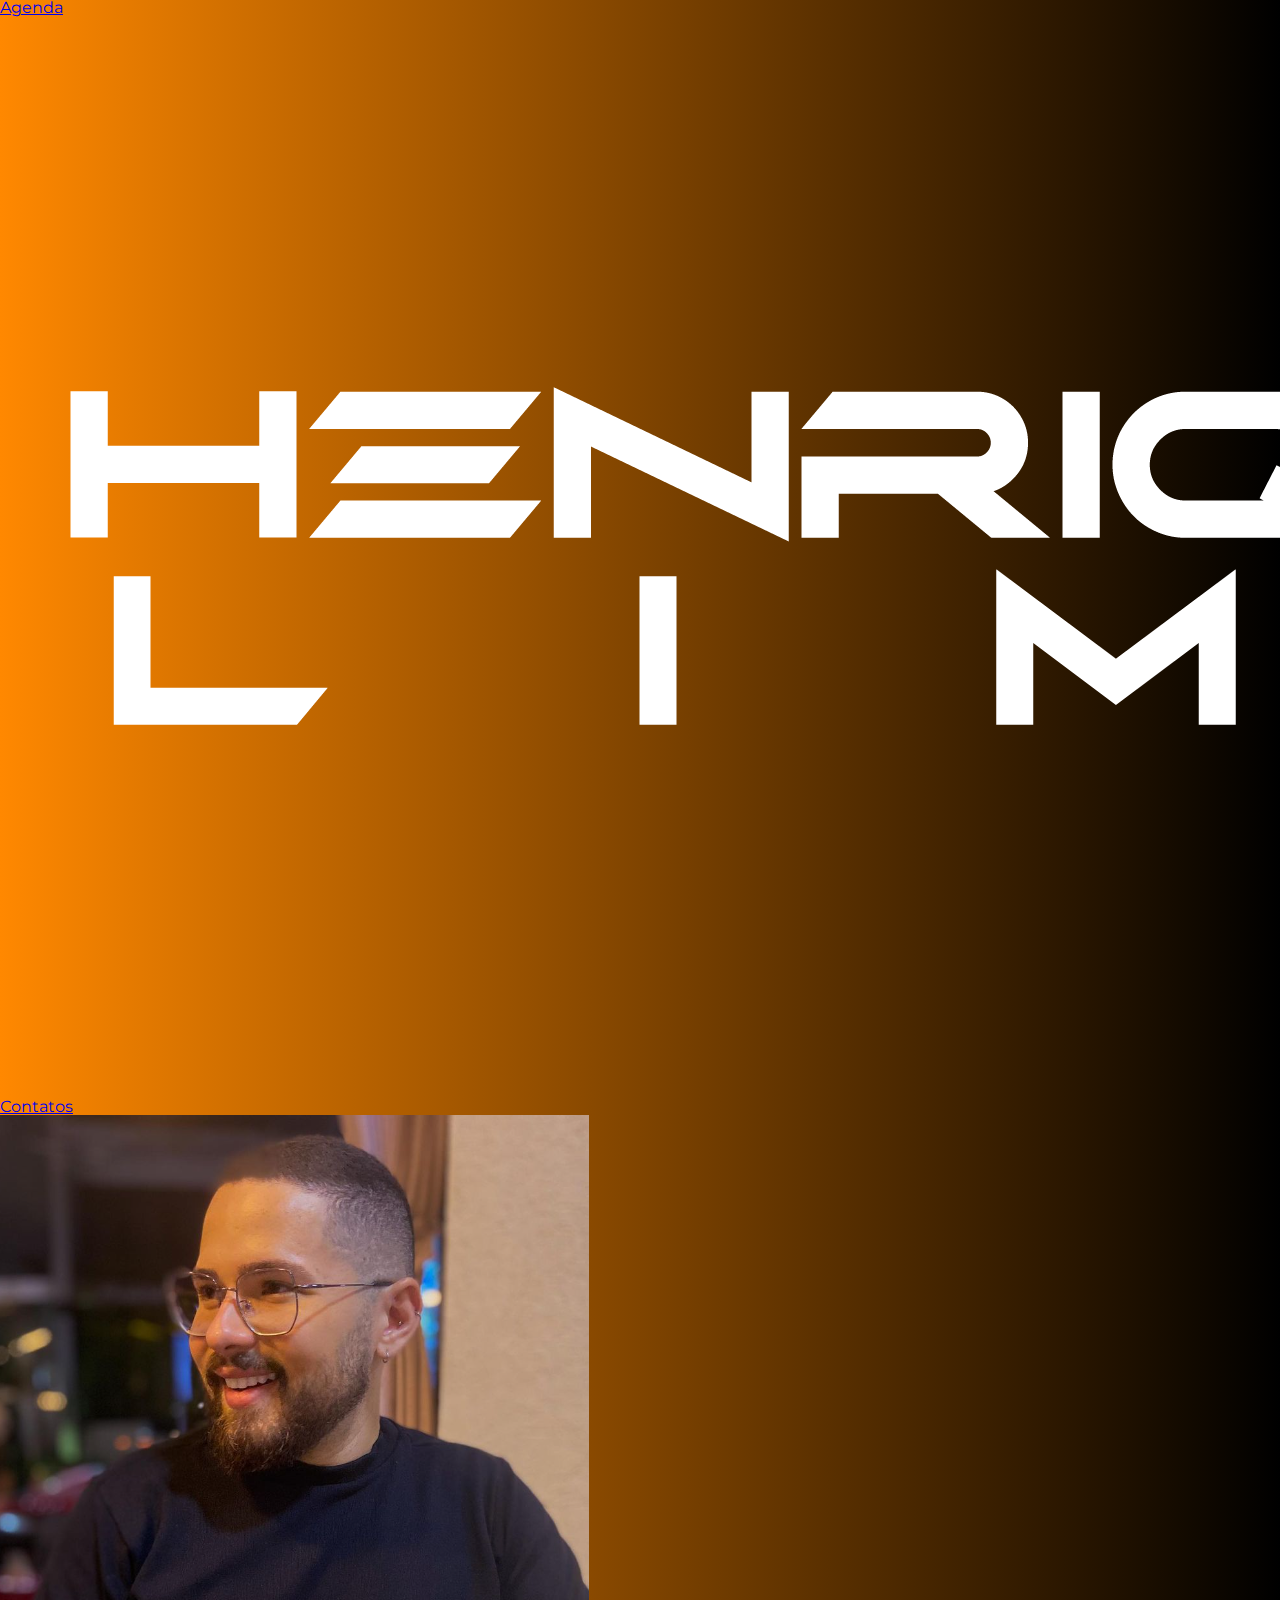
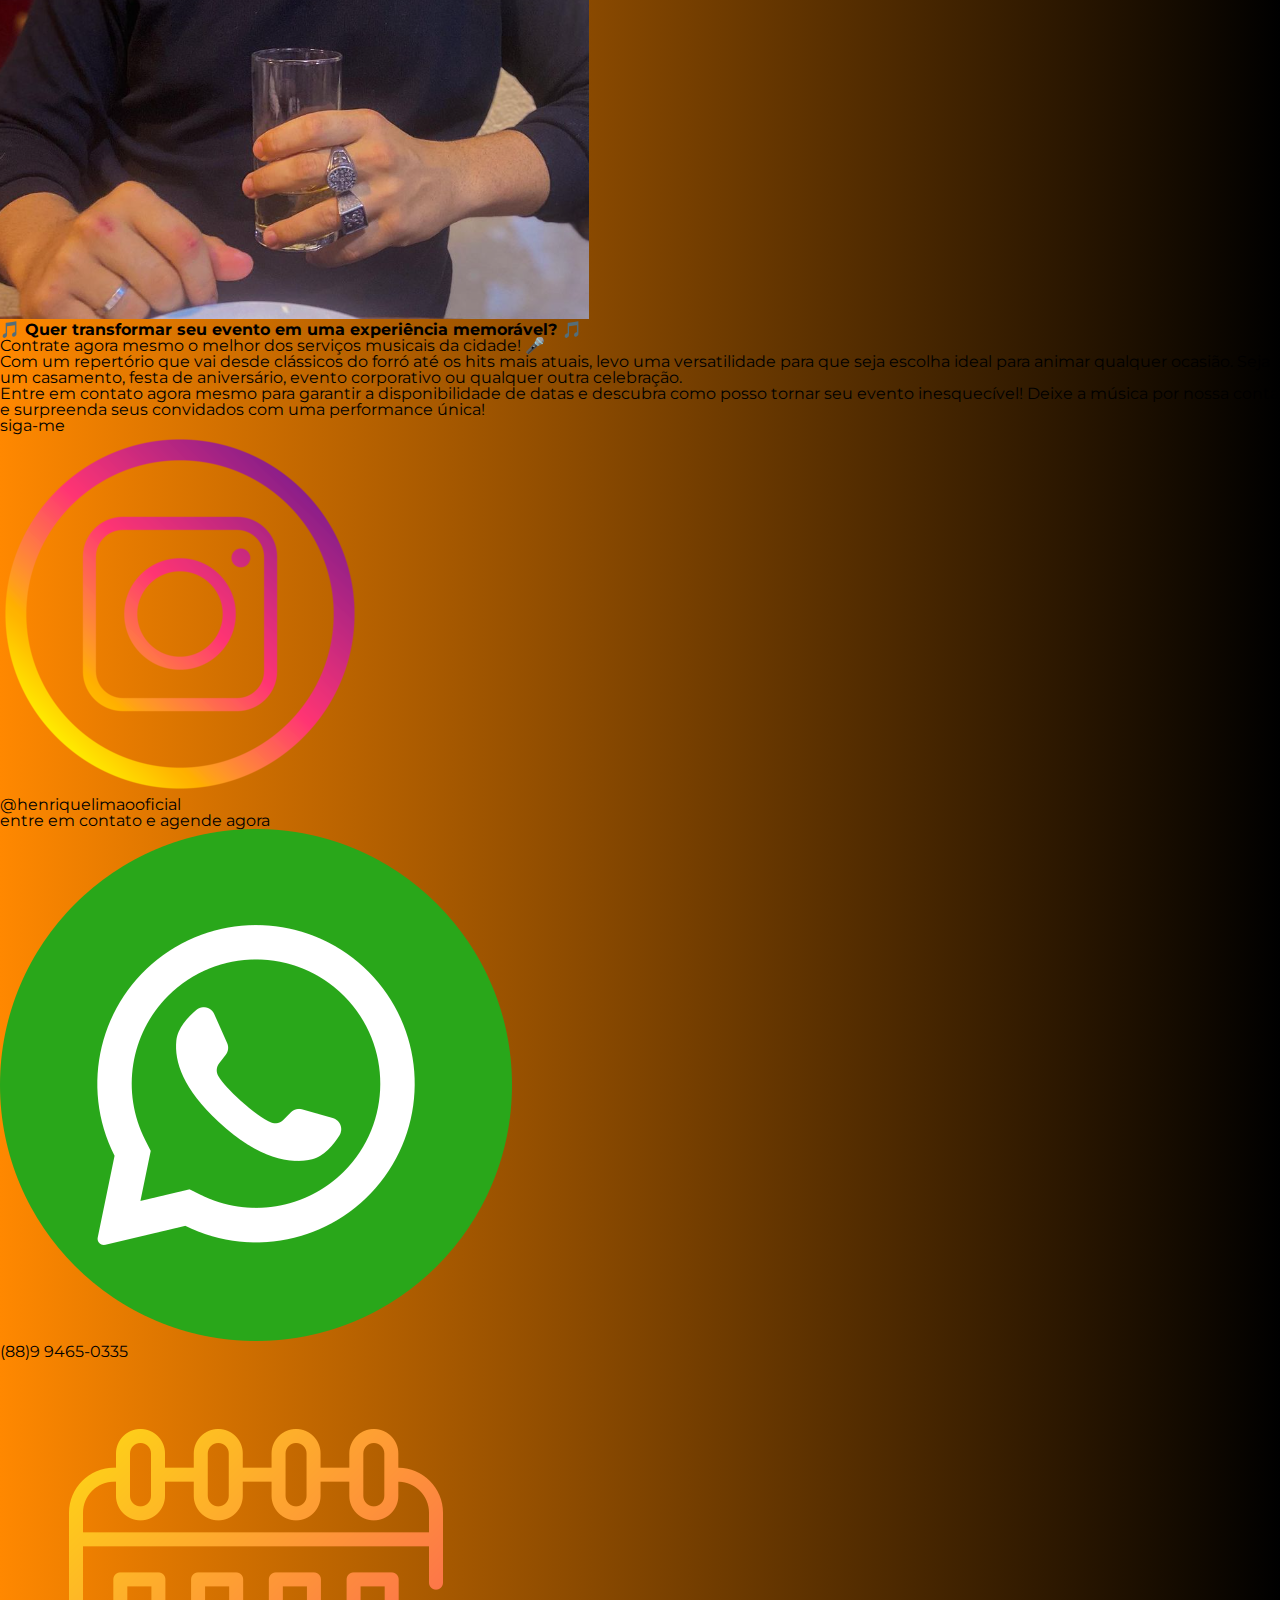
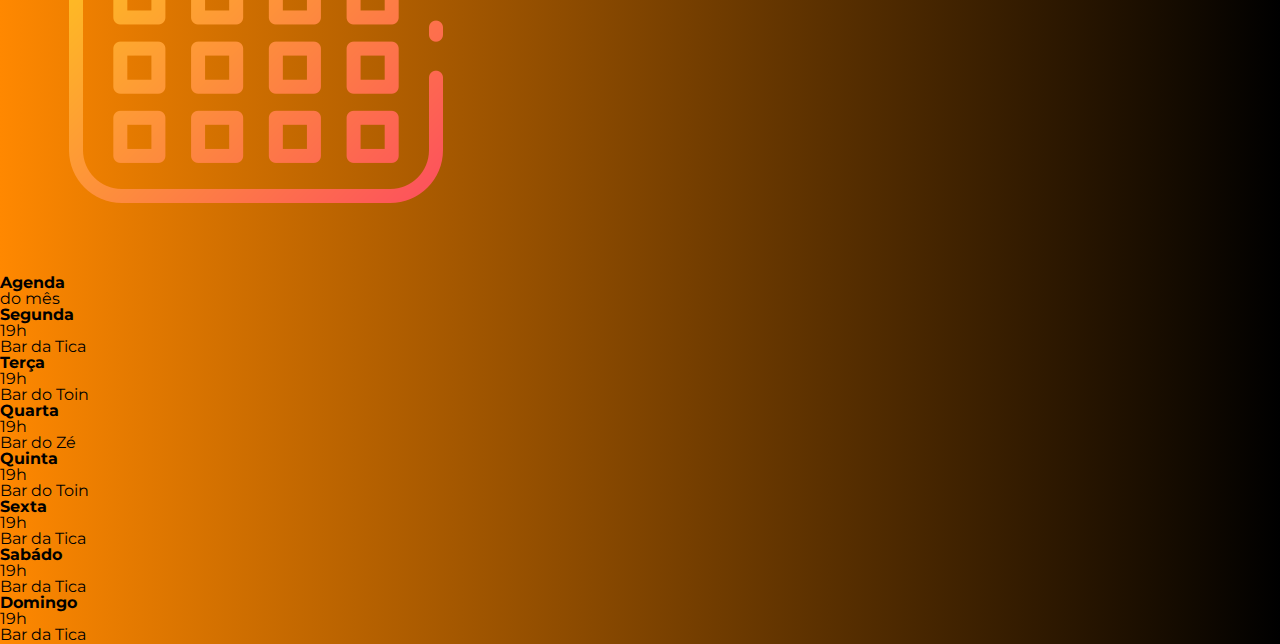
==== index.html @ 2bab7d2d "[fix] butões update" ====
<!DOCTYPE html>
<html lang="pt-br">
<head>
    <meta charset="UTF-8">
    <meta name="viewport" content="width=device-width, initial-scale=1.0">
    <link rel="stylesheet" href="src/styles/reset.css">
    <link rel="stylesheet" href="src/styles/style.css">
    
    <title>Henrrique Lima</title>
</head>
<body>
    <header class="my-header">
         <div class="menu-header">
            <a class="botoes-header" href="#my-agenda">Agenda</a>
                 <img class="my-logo" src="src/assets/LOGO BRANCA.png" alt="Logo-marca">
                 <a class="botoes-header" href="#contact">Contatos</a>
         </div>
         <div>
            <img class="o-home" src="src/assets/henrrique.png" alt="foto-henrrique">
        </div>
    </header>

    <main class="my-main">

        <section id="contact" class="contatos">
            <div class="divulgacao">
                <h1>🎵 Quer transformar seu evento em uma experiência memorável? 🎵</h1>
                <p> Contrate agora mesmo o melhor dos serviços musicais da cidade! 🎤</p>
                <p>Com um repertório que vai desde clássicos do forró até os hits mais atuais, levo uma versatilidade para que seja escolha ideal para animar qualquer ocasião. Seja um casamento, festa de aniversário, evento corporativo ou qualquer outra celebração.</p>
                <p>Entre em contato agora mesmo para garantir a disponibilidade de datas e descubra como posso tornar seu evento inesquecível!
                
                Deixe a música por nossa conta e surpreenda seus convidados com uma performance única! </p>
            </div>
            <div class="redes">
                <div class="box-insta">
                    <p>siga-me</p>
                    <div class="insta">
                        <a href="https://www.instagram.com/henriquelimaooficial/">
                            <img src="src/assets/instagram.png" alt="instagram">
                        </a>
                        <p>@henriquelimaooficial</p>
                    </div>
                </div>
                <div class="box-wpp">
                    <p>entre em contato e agende agora</p>
                    <div class="wpp">
                        <a href="https://wa.me/+5588994650335">
                            <img src="src/assets/wpp.png" alt="whatsapp" >
                        </a>
                    </div>
                    <p>(88)9 9465-0335</p>
                </div>
            </div>

    </section>

        <section id="my-agenda" class="agenda">
            <div class="top-description">
                <img class="calendario" src="src/assets/calendario.png" alt="calendario">
                <div class="text">
                    <h2 class="agnd">Agenda</h2>
                    <p class="do-mes">do mês</p>
                </div>
            </div>
            <div class="datas">
                <div class="dias-da-semana">
                    <h4 class="day">Segunda</h4>
                    <div class="dia">
                        
                        <div class="box-data">
                            <p class="horario">19h</p>
                            <p class="local">Bar da Tica</p>
                        </div>
                    </div>
                      <h4 class="day">Terça</h4>
                    <div class="dia">
                      
                        <div class="box-data">
                            <p class="horario">19h</p>
                            <p class="local">Bar do Toin</p>
                        </div>
                    </div>
                     <h4 class="day">Quarta</h4>
                    <div class= "dia">
                       
                        <div class="box-data">
                            <p class="horario">19h</p>
                            <p class="local">Bar do Zé</p>
                        </div>
                    </div>
                     <h4 class="day">Quinta</h4>
                    <div class="dia">                        
                       
                        <div class="box-data">
                            <p class="horario">19h</p>
                            <p class="local">Bar do Toin</p>
                        </div>
                    </div>
                      <h4 class="day">Sexta</h4>
                    <div class="dia">
                      
                        <div class="box-data">
                            <p class="horario">19h</p>
                            <p class="local">Bar da Tica</p>
                        </div>
                    </div>
                     <h4 class="day">Sabádo</h4>
                    <div class="dia">
                       
                        <div class="box-data">
                            <p class="horario">19h</p>
                            <p class="local">Bar da Tica</p>
                        </div>
                    </div>
                    <h4 class="day">Domingo</h4>
                    <div class="dia">
                        
                        <div class="box-data">
                            <p class="horario">19h</p>
                            <p class="local">Bar da Tica</p>
                        </div>
                    </div>
                </div>
            </div>

        </section>

        
    </main>
</body>
</html>
---- src/styles/style.css ----
@import url('https://fonts.googleapis.com/css2?family=Josefin+Sans:ital,wght@0,100..700;1,100..700&family=Montserrat:ital,wght@0,100..900;1,100..900&display=swap');
@import url('https://fonts.googleapis.com/css2?family=Rouge+Script&display=swap');

:root{
    --principal-text: "Montserrat", sans-serif;
}

body{
    background: linear-gradient(to right, #ff8800, #000);
    height: 100vh;
    flex-direction: column;
    justify-content: center;
    align-items: center;
    font-family: var(--principal-text);
    margin: 0;
    padding: 0px;
}

@media (max-width: 1200px){
    .my-header{
        display: flex;
        align-items: center;
        justify-content: center;
        flex-direction: column;
        margin-bottom: 130px;
    }

    .menu-header{
        display: flex;
        justify-self: center;
        align-items: center;
        margin-bottom: 90px;
    }

    .botoes-header{
        background-color: rgba(220, 146, 10, 0.589);
        border: #000;
        border-radius: 20px;
        width: 80px;
        height: 35px;
        display: flex;
        text-decoration: none;
        align-items: center;
        justify-content: center;
        font-size: 12px;
        font-weight: bold;
        color: #000;
    }

    .my-logo{
        display: flex;
        width: 150px;
        margin: 15px;
    }

    .o-home{
        width: 250px;
        border: orange;
        border-radius: 25px;
    }

    .my-main{
        display: flex;
        flex-direction: column;
        justify-content: center;
        align-items: center;
        margin: 0;
        padding: 0;
        position: absolute;
        width: 390px;
    }

    .contatos{
        margin-bottom: 850px;
    }

    .agenda{
        display: flex;
        margin: 20px;
        width: 390px;
        flex-direction: column;
        align-items: center;
        justify-content: center;
        margin-top: 110px;
    }

    .top-description{
        display: flex;
        margin-bottom: 70px;
    }

    .top-description > *{
        margin: 5px;
    }

    .calendario{
        width: 40px;
        transform: rotate(-12deg);
    }

    .text p{
        font-family: "Rouge Script", cursive;
        color: orange;
        margin-left: 15px;
        font-size: 45px;
    }

    .text h2{
        font-size: 35px;
        color: orange;
    }

    .dias-da-semana{
        display: flex;
        width: 390px;
        justify-content: center;
        flex-direction: column;
        align-items: center;
    }

    .day{
        margin-right: 215px;
        background: linear-gradient(to right, rgba(255, 255, 255, 0.952), #ff6600);
        -webkit-background-clip: text;
        color: transparent;
        font-weight: bold;
    }

    .dia{
        display: flex;
        align-items: center;
        justify-content: center;
        background-color: rgba(222, 184, 135, 0.015);
        border-radius: 25px;
        box-shadow: 0px 3px 3px 2px #000;
        margin: 17px;
        font-weight: bold;
    }

    .dia p {
        text-align: center;
    }

    .box-data{
        display: flex;
        justify-content: center;
        align-items: center;
        width: 350px;
        background: linear-gradient(to right, #ff6600, rgba(255, 255, 255, 0.749));
        -webkit-background-clip: text;
        color: transparent;
        font-weight: bold;
    }

    .horario, .local{
        margin: 8px;
    }

    .contatos{
        margin: 25px;
    }

    .divulgacao > *{
        margin-bottom: 17px;
    }

    .divulgacao{
        display: flex;
        justify-content: center;
        flex-direction: column;
        align-items: center;
        text-align: center;
        line-height: 1.5;
        background: linear-gradient(to right, white, #ff6600);
        -webkit-background-clip: text;
        color: transparent;
        font-weight: bold;
    }

    .divulgacao h1{
        width: 390px
    }

    .divulgacao p{
        font-size: 10px;
        width: 230px;
    }

    .redes{
        display: flex;
        flex-direction: column;
        align-items: center;
        justify-content: center;
        margin: 25px;
    }


    .redes img{
        width: 25px;
    }

    .sociais, .de-contato{
        margin: 15px;
    }

    .box-insta, .box-wpp{
        display: flex;
        flex-direction: column;
        align-items: center;
        justify-content: center;
        text-align: center;
        font-size: 12px;
        line-height: 1.5;
        margin: 25px;
    }

    .box-wpp, .box-insta p{
        color: white;
        
    }

    .insta, .wpp{
        margin: 12px;
    }

    .insta p{
        color: rgba(255, 255, 255, 0.39);
    }

}
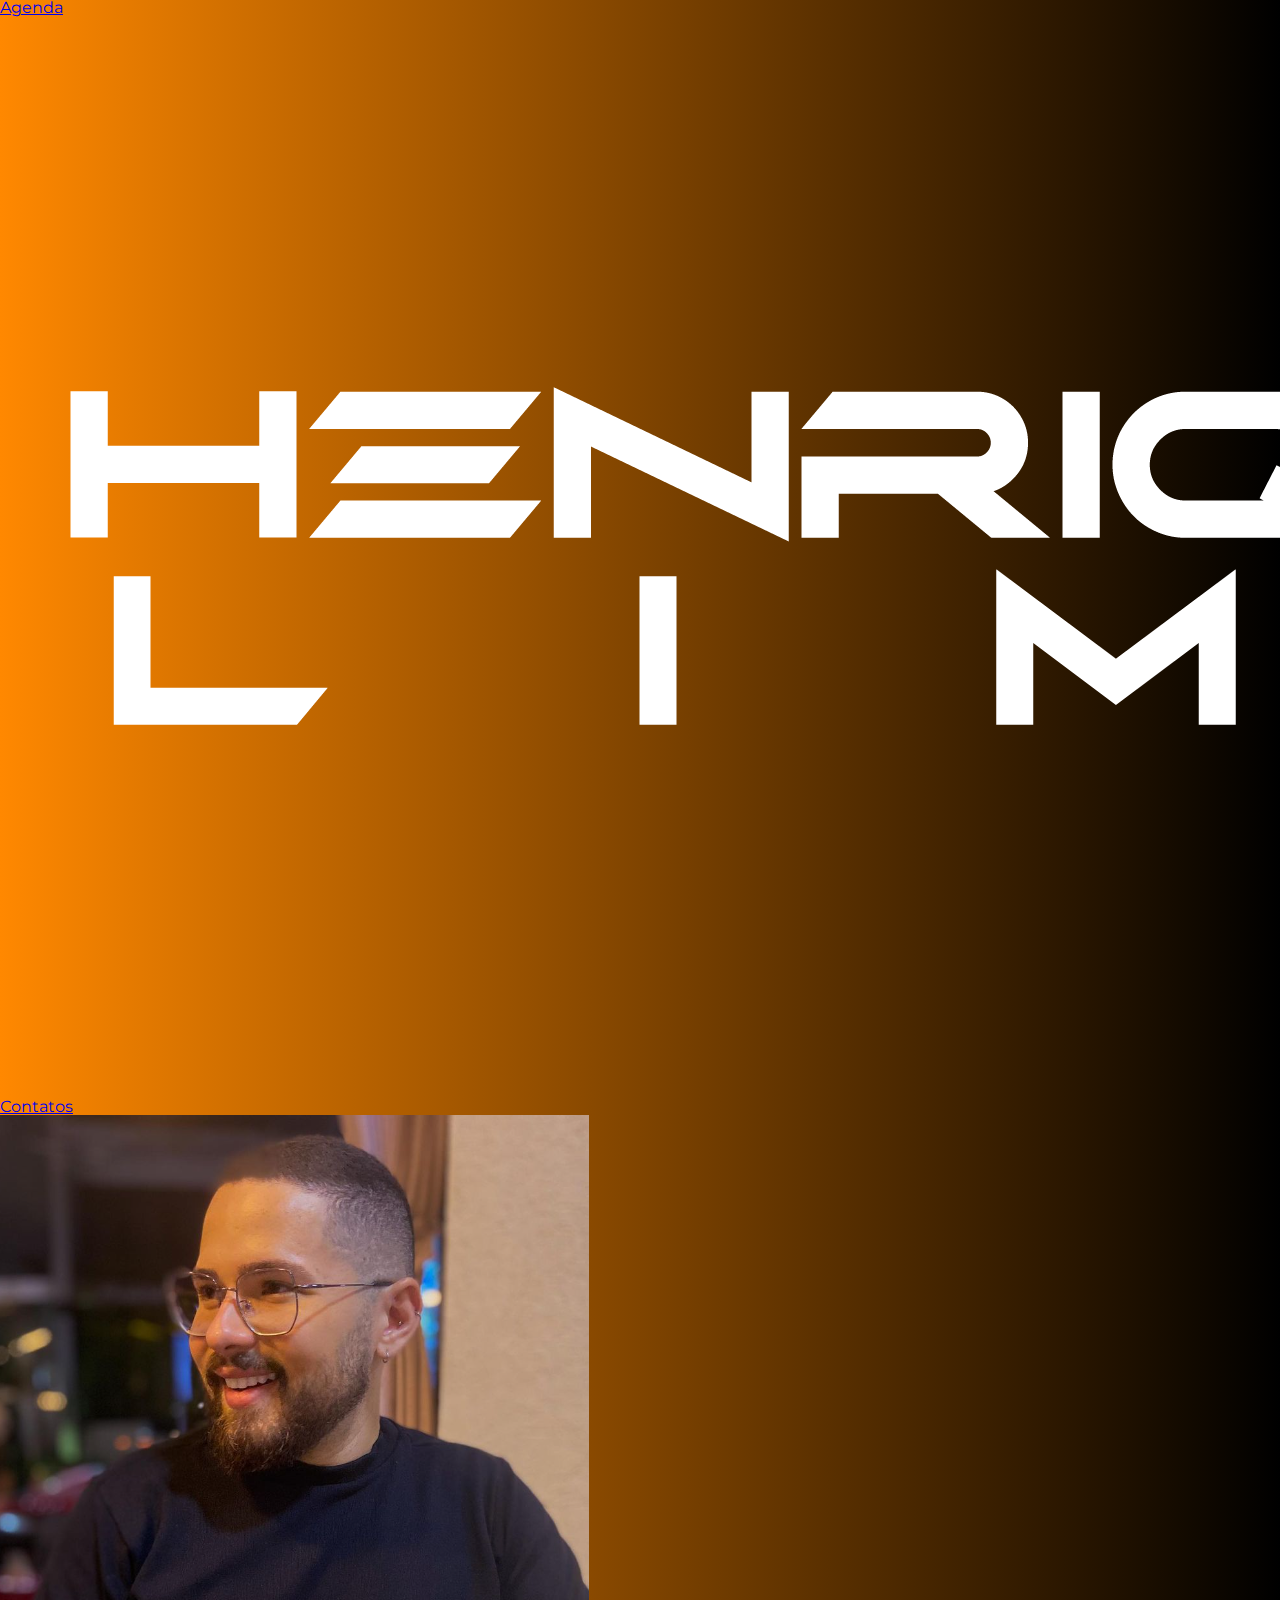
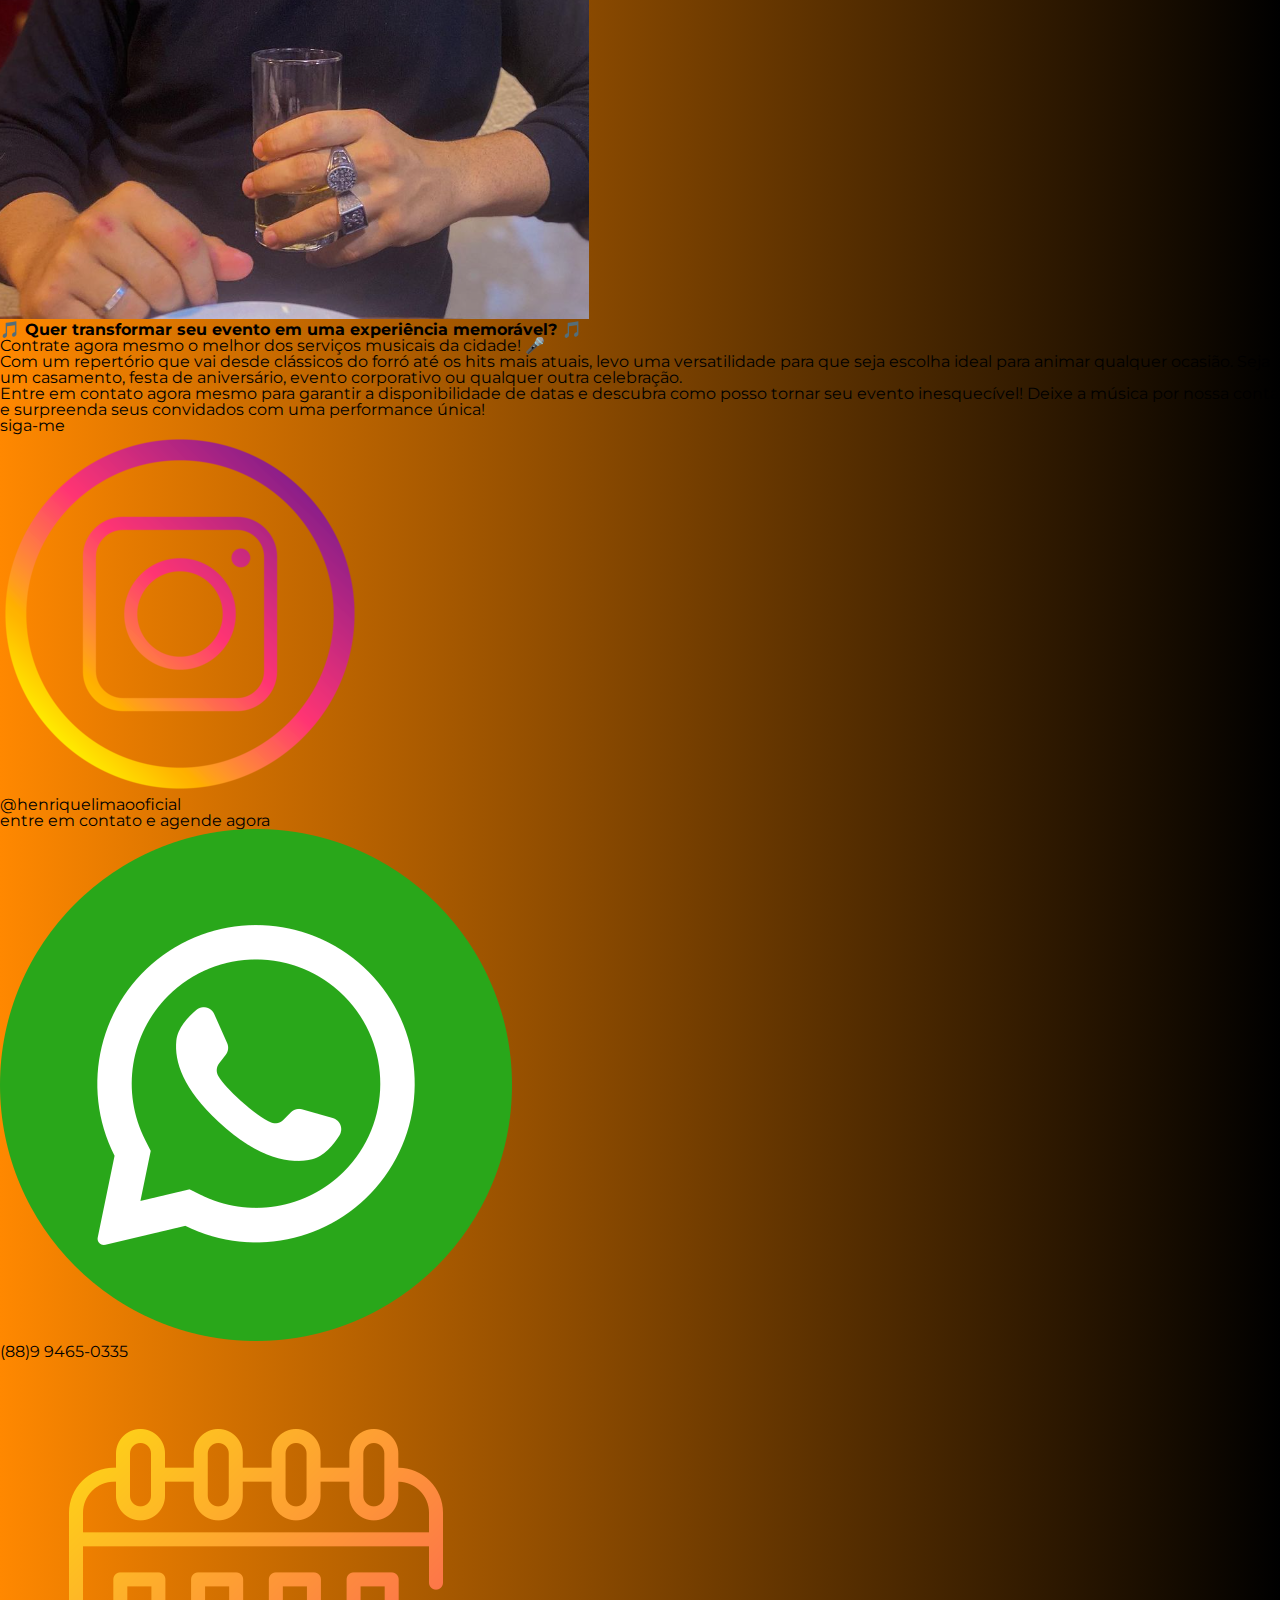
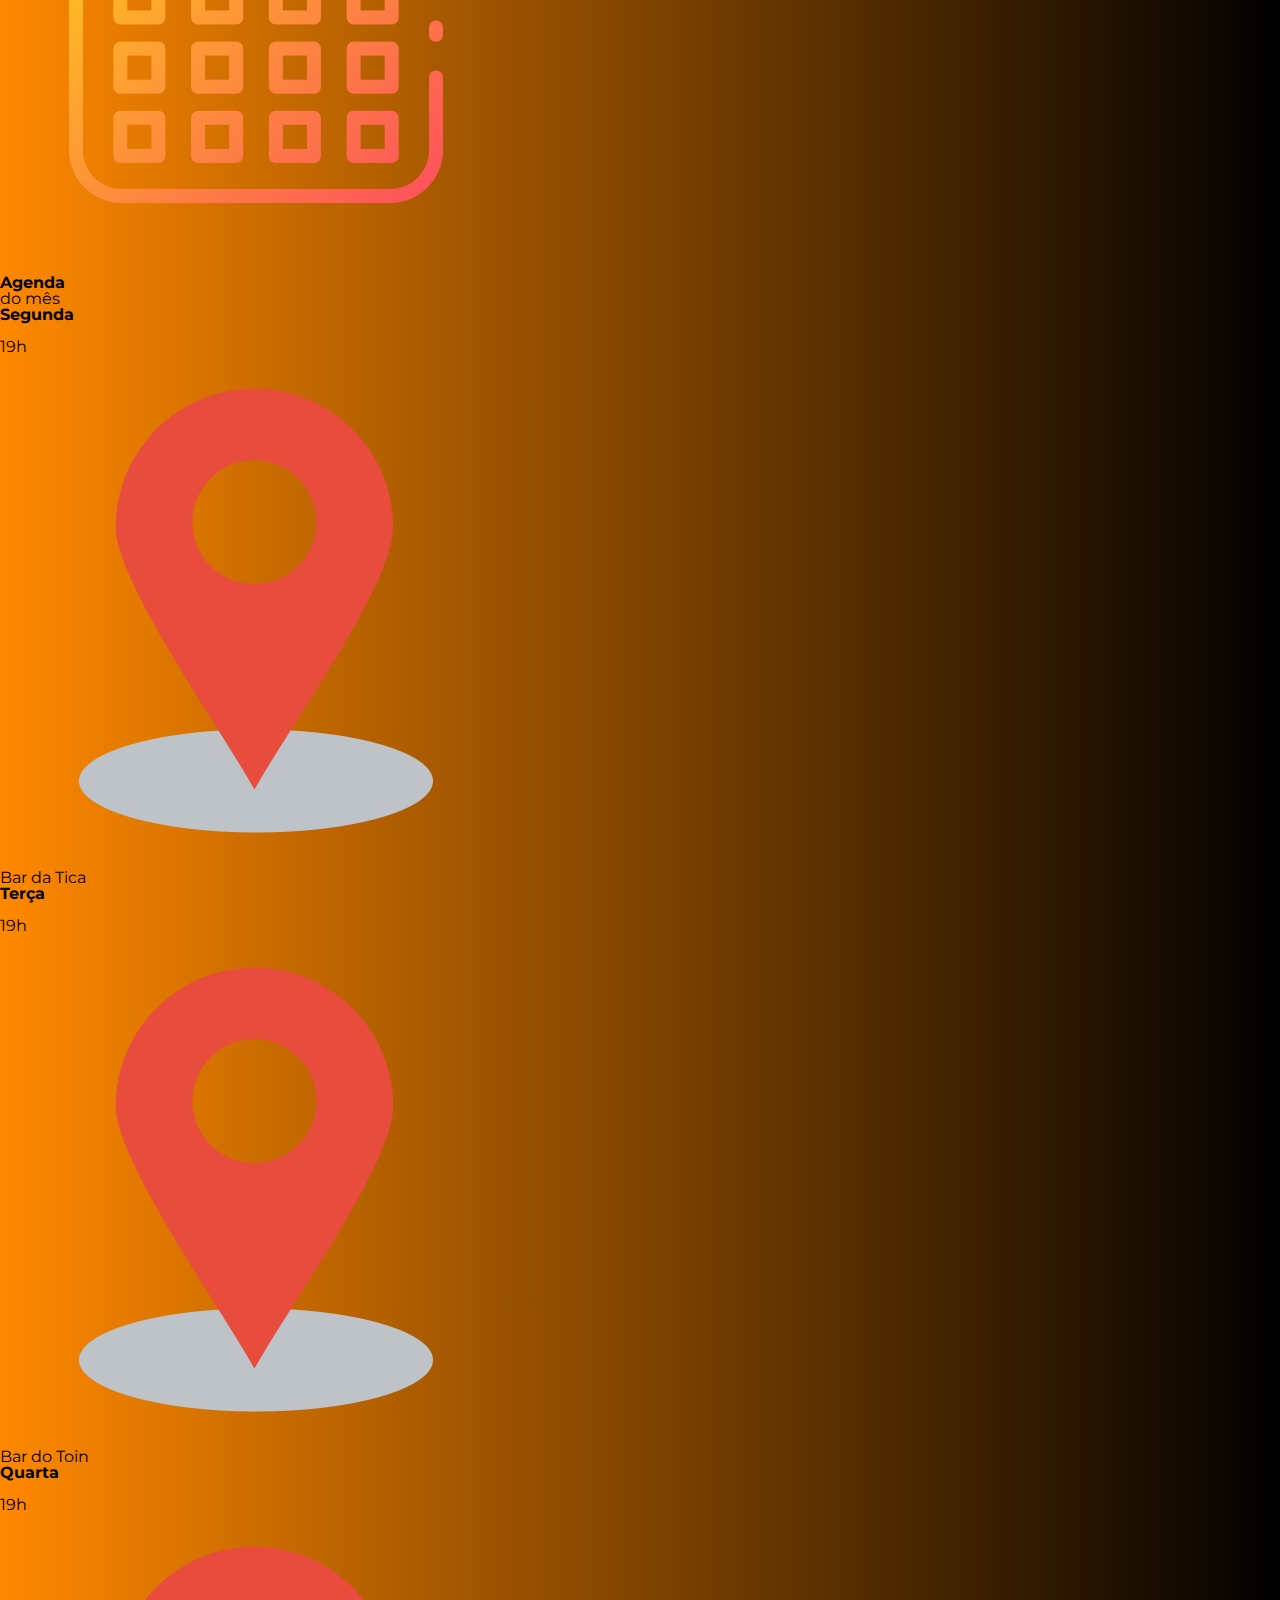
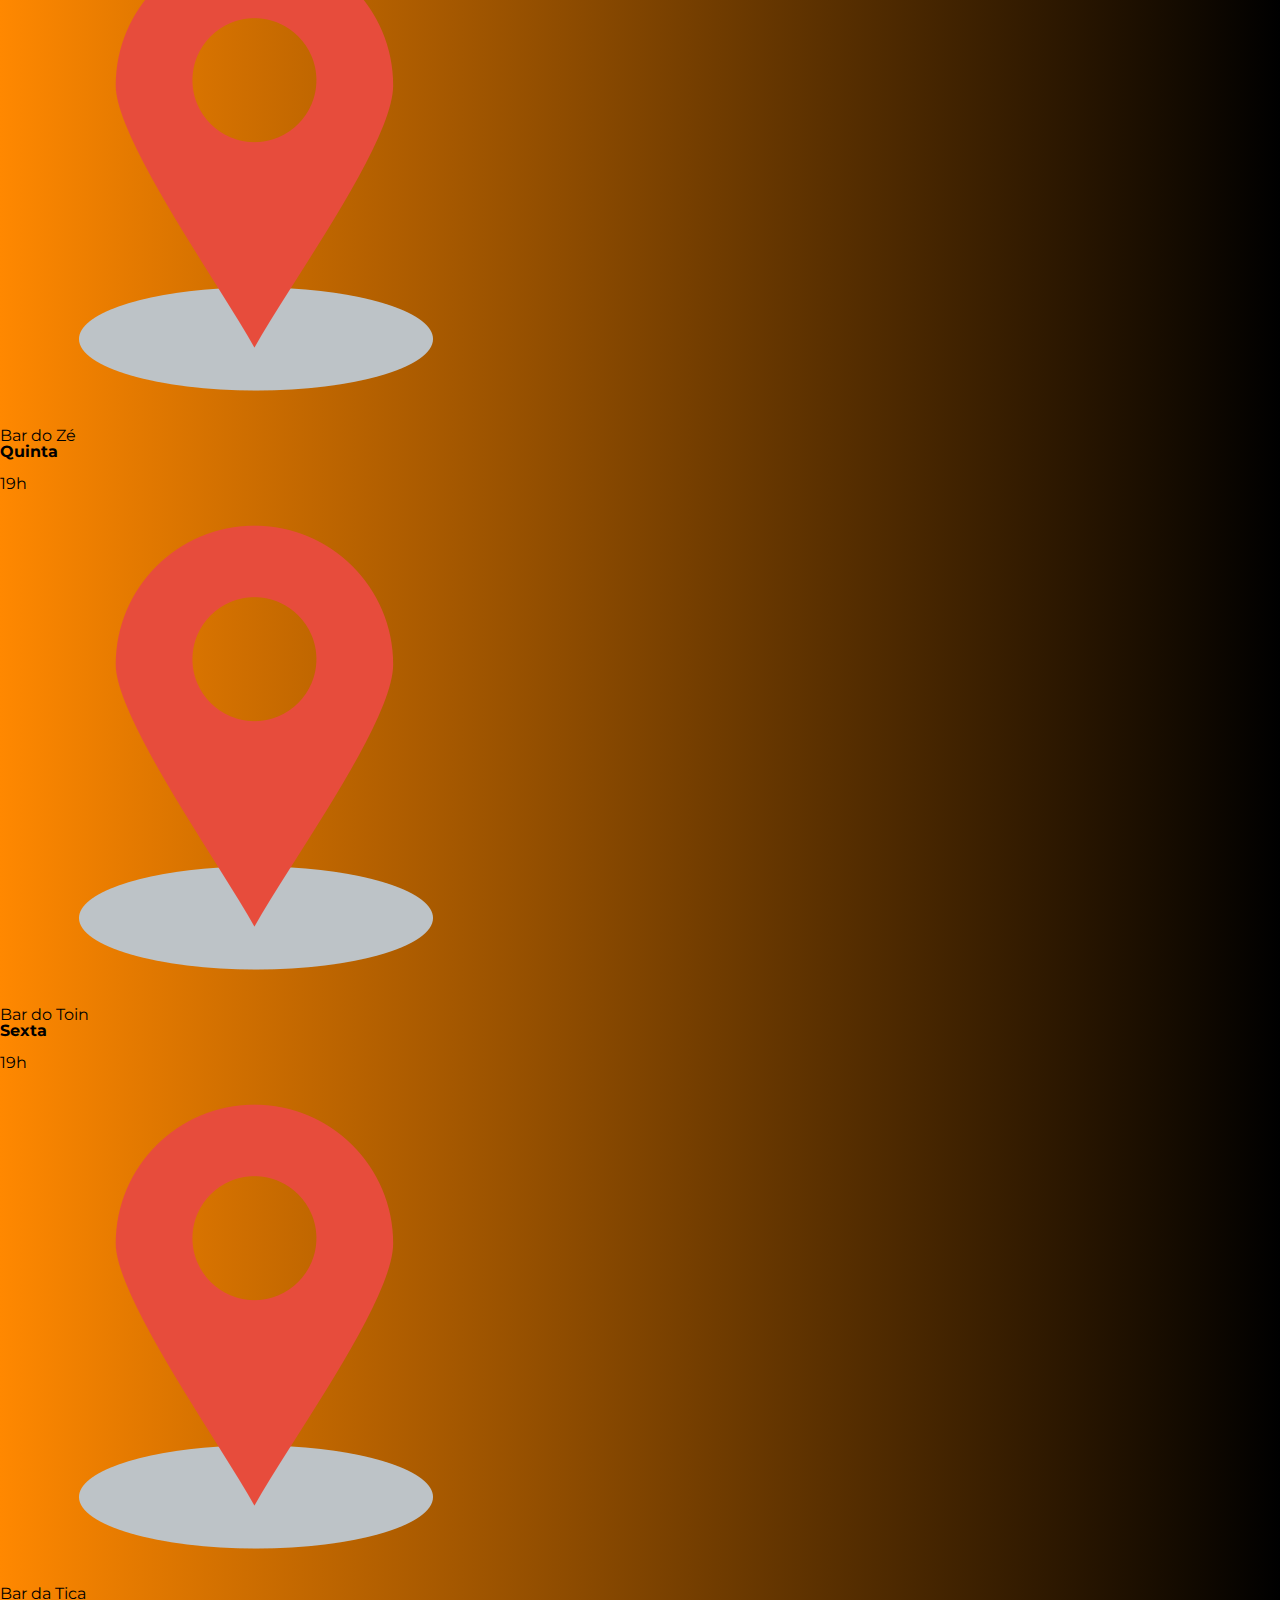
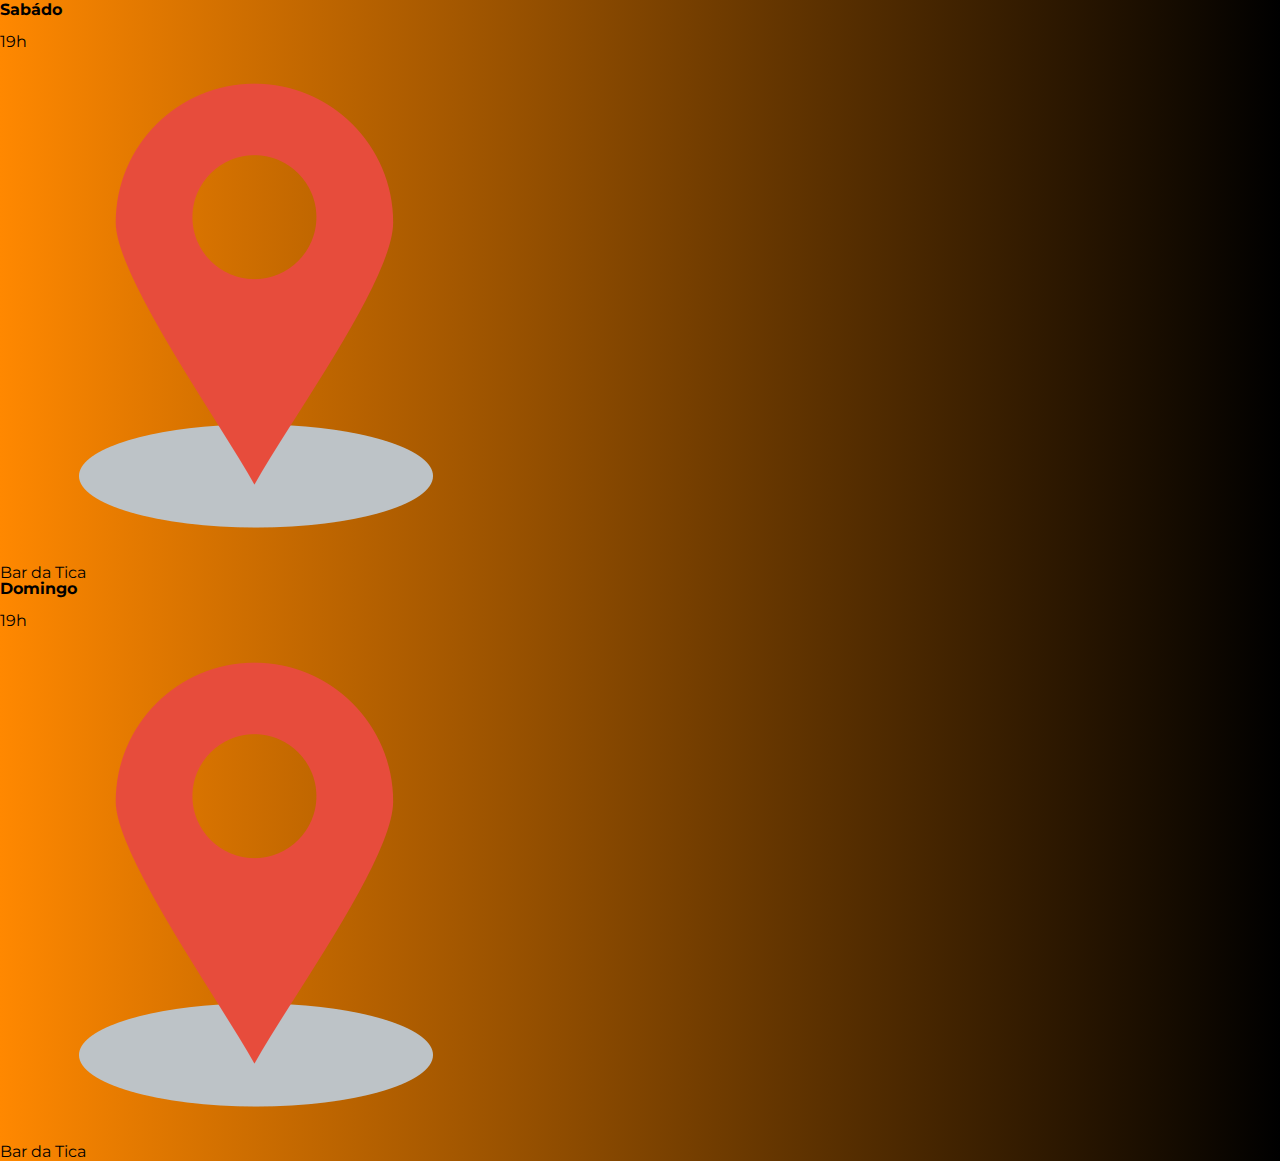
==== commit 7e5bd363: "[fix] ajustes de botao" ====
--- a/index.html
+++ b/index.html
@@ -68,7 +68,9 @@
                     <div class="dia">
                         
                         <div class="box-data">
+                            <img src="/src/assets/clockk.png" alt="">
                             <p class="horario">19h</p>
+                            <img src="/src/assets/localizationn.png" alt="">
                             <p class="local">Bar da Tica</p>
                         </div>
                     </div>
@@ -76,7 +78,9 @@
                     <div class="dia">
                       
                         <div class="box-data">
+                            <img src="/src/assets/clockk.png" alt="">
                             <p class="horario">19h</p>
+                            <img src="/src/assets/localizationn.png" alt="">
                             <p class="local">Bar do Toin</p>
                         </div>
                     </div>
@@ -84,7 +88,9 @@
                     <div class= "dia">
                        
                         <div class="box-data">
+                            <img src="/src/assets/clockk.png" alt="">
                             <p class="horario">19h</p>
+                            <img src="/src/assets/localizationn.png" alt="">
                             <p class="local">Bar do Zé</p>
                         </div>
                     </div>
@@ -92,7 +98,9 @@
                     <div class="dia">                        
                        
                         <div class="box-data">
+                            <img src="/src/assets/clockk.png" alt="">
                             <p class="horario">19h</p>
+                            <img src="/src/assets/localizationn.png" alt="">
                             <p class="local">Bar do Toin</p>
                         </div>
                     </div>
@@ -100,7 +108,9 @@
                     <div class="dia">
                       
                         <div class="box-data">
+                            <img src="/src/assets/clockk.png" alt="">
                             <p class="horario">19h</p>
+                            <img src="/src/assets/localizationn.png" alt="">
                             <p class="local">Bar da Tica</p>
                         </div>
                     </div>
@@ -108,7 +118,9 @@
                     <div class="dia">
                        
                         <div class="box-data">
+                            <img src="/src/assets/clockk.png" alt="">
                             <p class="horario">19h</p>
+                            <img src="/src/assets/localizationn.png" alt="">
                             <p class="local">Bar da Tica</p>
                         </div>
                     </div>
@@ -116,7 +128,9 @@
                     <div class="dia">
                         
                         <div class="box-data">
+                            <img src="/src/assets/clockk.png" alt="">
                             <p class="horario">19h</p>
+                            <img src="/src/assets/localizationn.png" alt="">
                             <p class="local">Bar da Tica</p>
                         </div>
                     </div>
--- a/src/styles/style.css
+++ b/src/styles/style.css
@@ -1,6 +1,8 @@
 
 @import url('https://fonts.googleapis.com/css2?family=Josefin+Sans:ital,wght@0,100..700;1,100..700&family=Montserrat:ital,wght@0,100..900;1,100..900&display=swap');
 @import url('https://fonts.googleapis.com/css2?family=Rouge+Script&display=swap');
+@import url('https://fonts.googleapis.com/css2?family=Whisper&display=swap');
+
 
 :root{
     --principal-text: "Montserrat", sans-serif;
@@ -37,8 +39,8 @@
         background-color: rgba(220, 146, 10, 0.589);
         border: #000;
         border-radius: 20px;
-        width: 80px;
-        height: 35px;
+        width: 85px;
+        height: 40px;
         display: flex;
         text-decoration: none;
         align-items: center;
@@ -46,6 +48,9 @@
         font-size: 12px;
         font-weight: bold;
         color: #000;
+        border: 0.5px solid #ff9500;
+        border-radius: 15px;
+        box-shadow: 0 0 10px rgba(0, 0, 0, 0.5);
     }
 
     .my-logo{
@@ -55,9 +60,10 @@
     }
 
     .o-home{
-        width: 250px;
-        border: orange;
-        border-radius: 25px;
+        width: 250px; 
+        border: 2.5px solid #ff9500;
+        border-radius: 30px;
+        box-shadow: 0 0 10px rgba(0, 0, 0, 0.5);
     }
 
     .my-main{
@@ -95,20 +101,25 @@
     }
 
     .calendario{
-        width: 40px;
+        width: 60px;
         transform: rotate(-12deg);
     }
 
     .text p{
-        font-family: "Rouge Script", cursive;
-        color: orange;
+        font-family: "Whisper", cursive;
         margin-left: 15px;
-        font-size: 45px;
+        font-size: 50px;
+        background: linear-gradient(to right, rgba(255, 255, 255, 0.605), #ff6600);
+        -webkit-background-clip: text;
+        color: transparent;
     }
 
     .text h2{
         font-size: 35px;
-        color: orange;
+        height: 45px;
+        background: linear-gradient(to right, rgba(255, 255, 255, 0.605), #ff6600);
+        -webkit-background-clip: text;
+        color: transparent;
     }
 
     .dias-da-semana{
@@ -133,7 +144,7 @@
         justify-content: center;
         background-color: rgba(222, 184, 135, 0.015);
         border-radius: 25px;
-        box-shadow: 0px 3px 3px 2px #000;
+        box-shadow: 0px 2px 2px 2px #00000088;
         margin: 17px;
         font-weight: bold;
     }
@@ -153,8 +164,14 @@
         font-weight: bold;
     }
 
+    .box-data img{
+        width: 30px;
+        opacity: 0.5;
+        margin: 8px;
+    }
+
     .horario, .local{
-        margin: 8px;
+        margin-right: 25px;
     }
 
     .contatos{
@@ -197,7 +214,10 @@
 
 
     .redes img{
-        width: 25px;
+        width: 30px;
+        border: 2px solid #ff9500de;
+        border-radius: 15px;
+        box-shadow: 0 0 10px rgba(0, 0, 0, 0.5);
     }
 
     .sociais, .de-contato{
@@ -210,9 +230,10 @@
         align-items: center;
         justify-content: center;
         text-align: center;
-        font-size: 12px;
+        font-size: 16px;
         line-height: 1.5;
-        margin: 25px;
+        width: 280px;
+        height: 180px;
     }
 
     .box-wpp, .box-insta p{
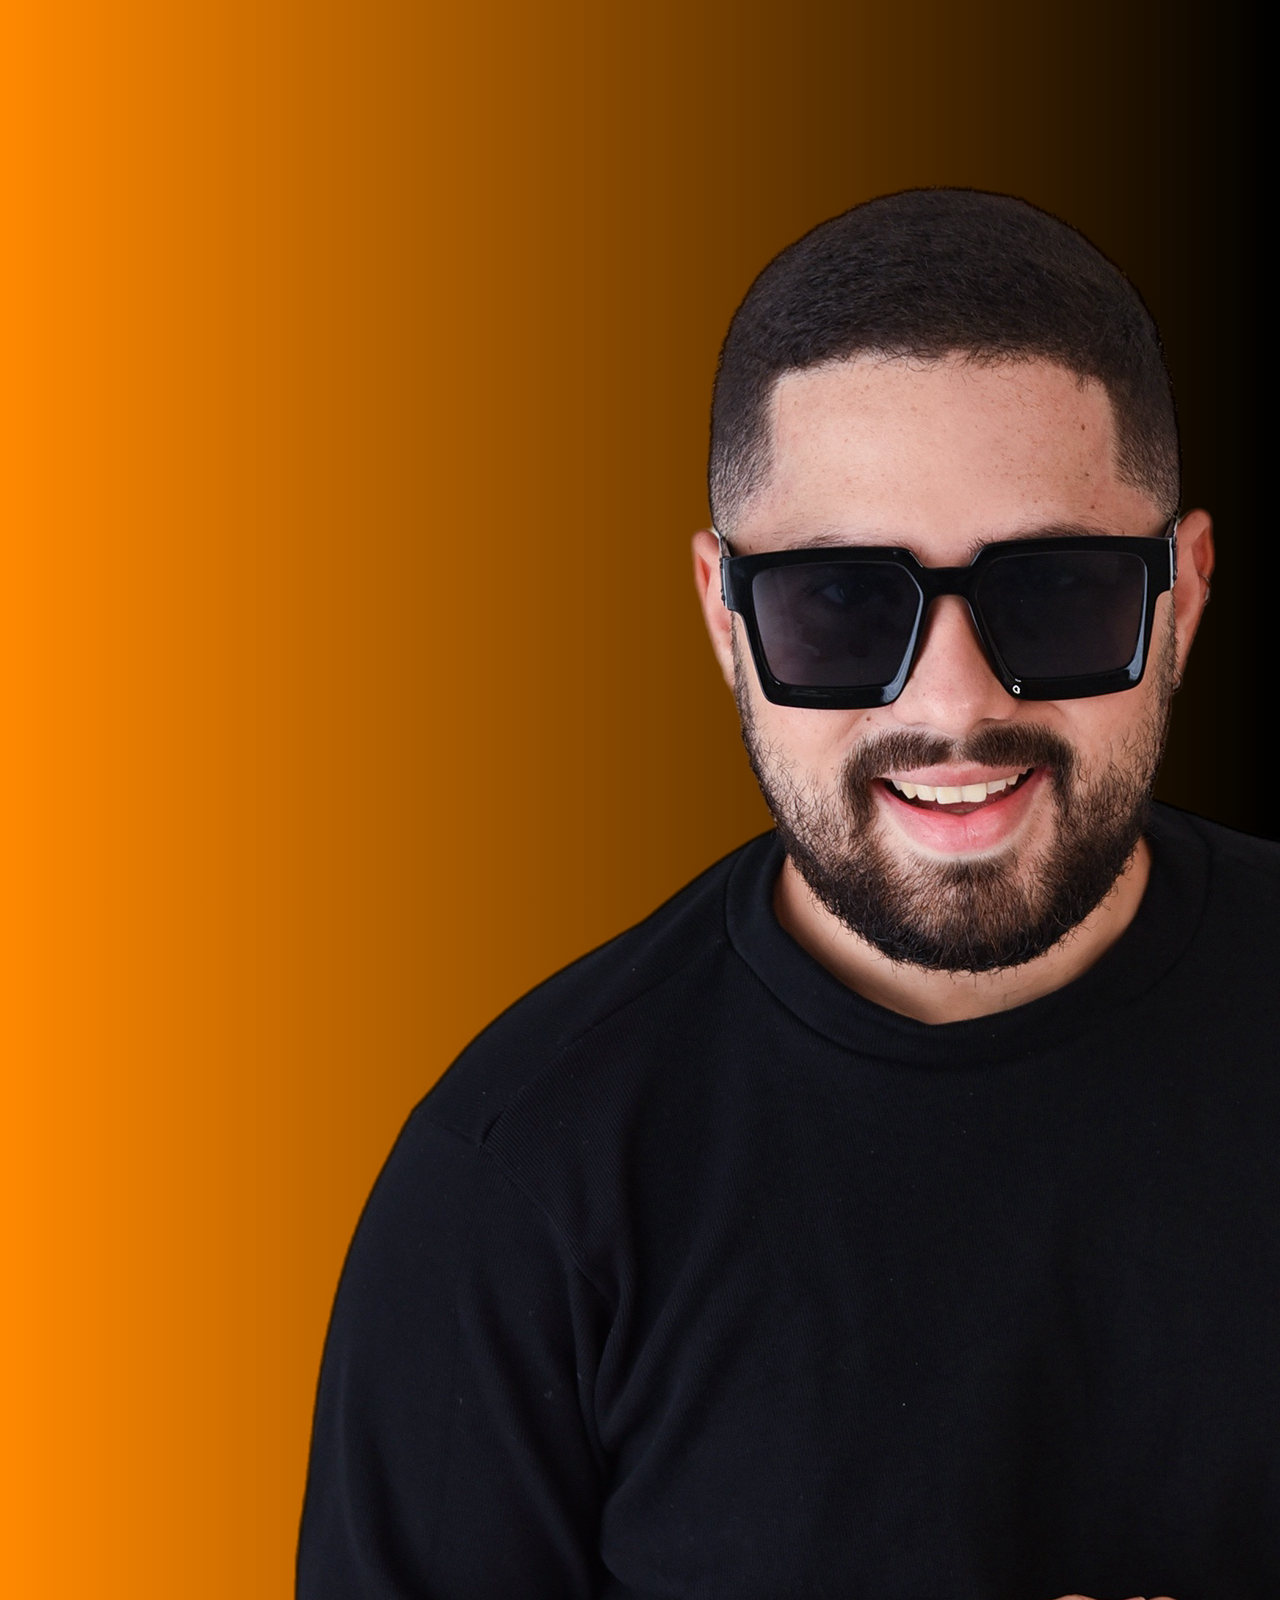
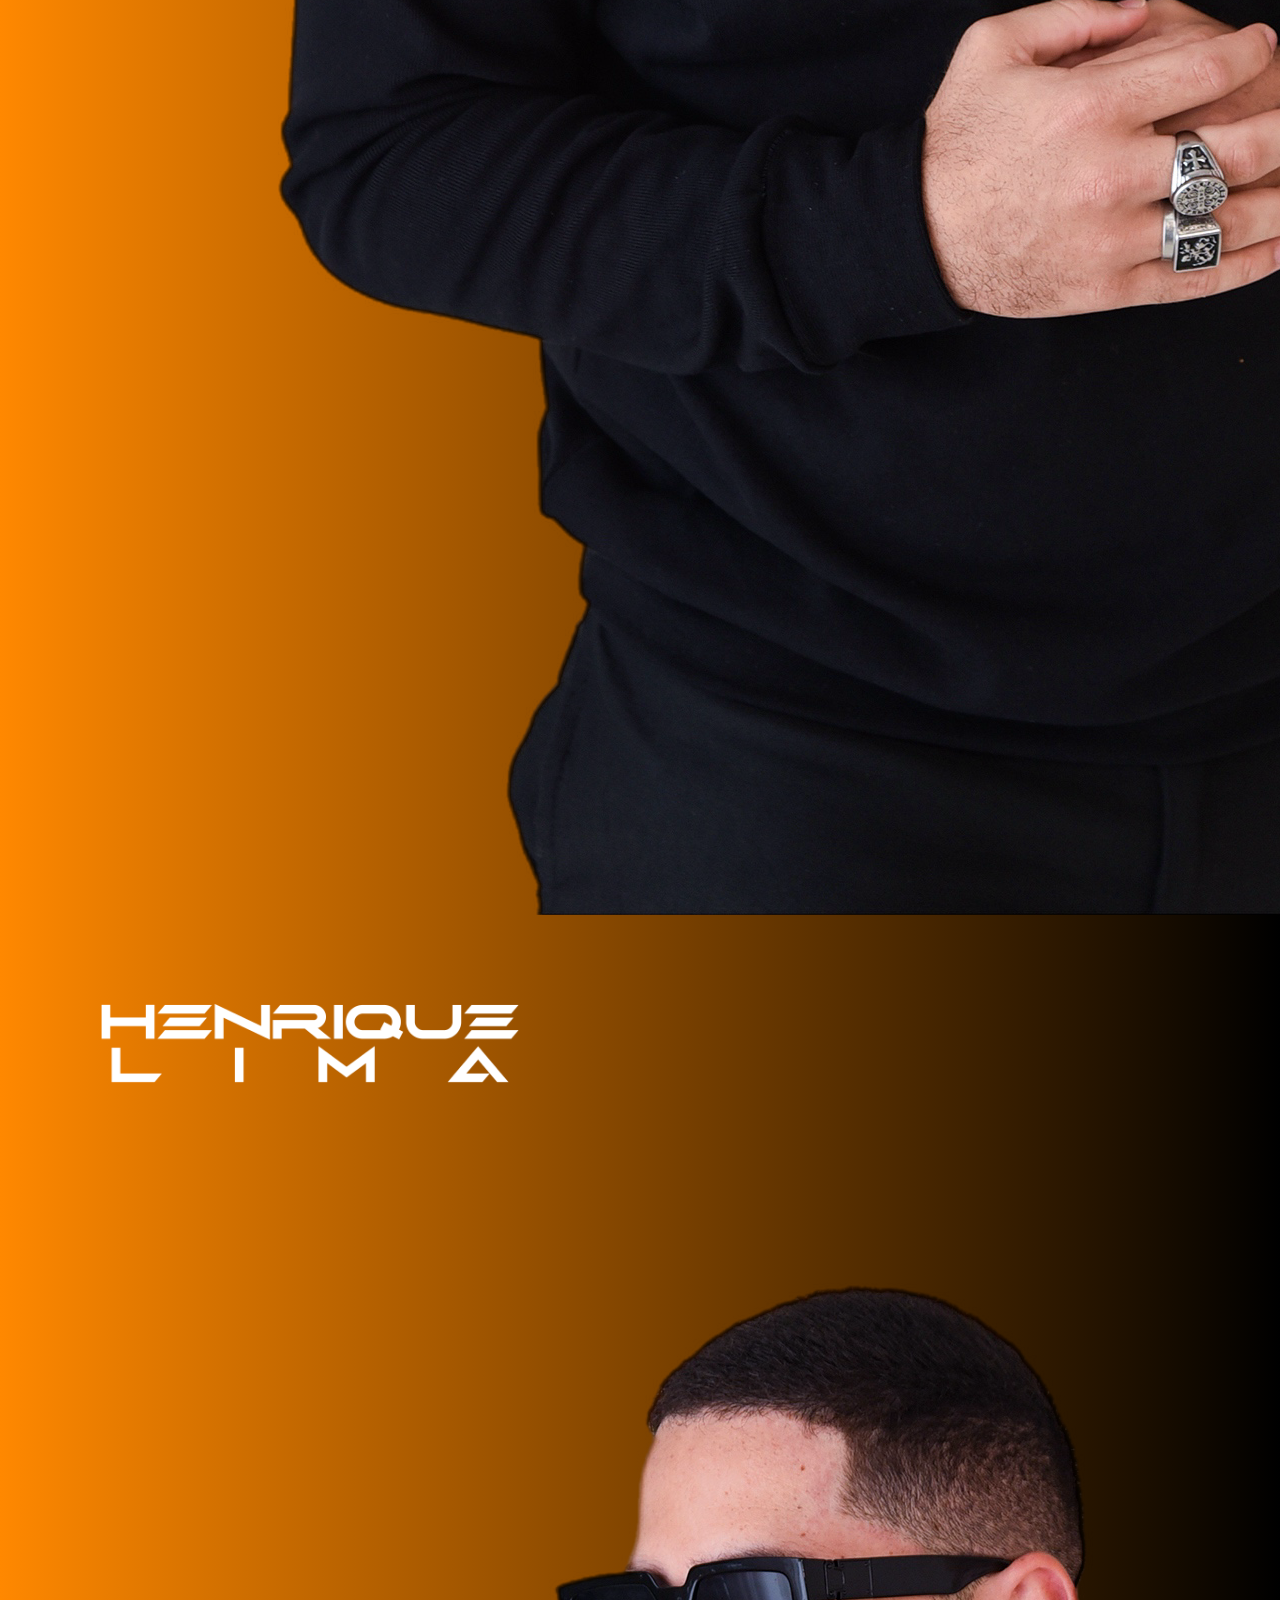
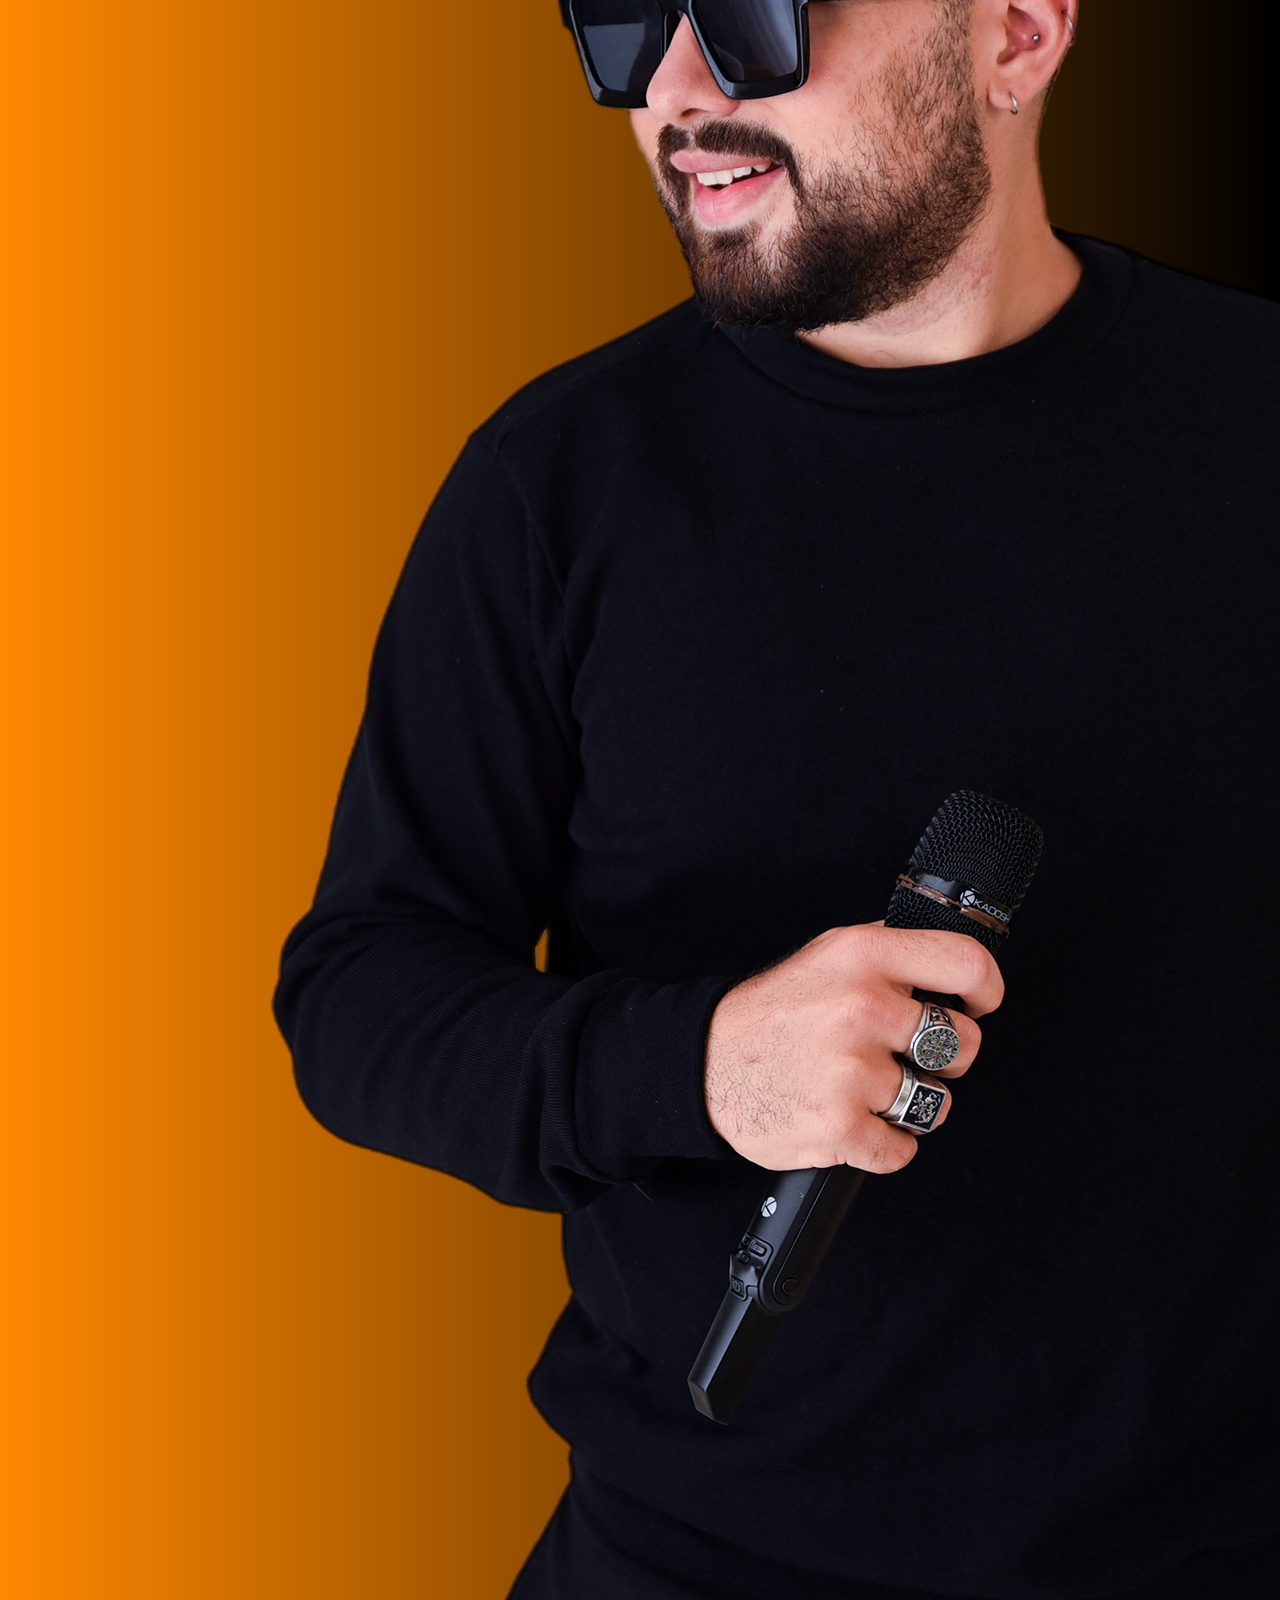
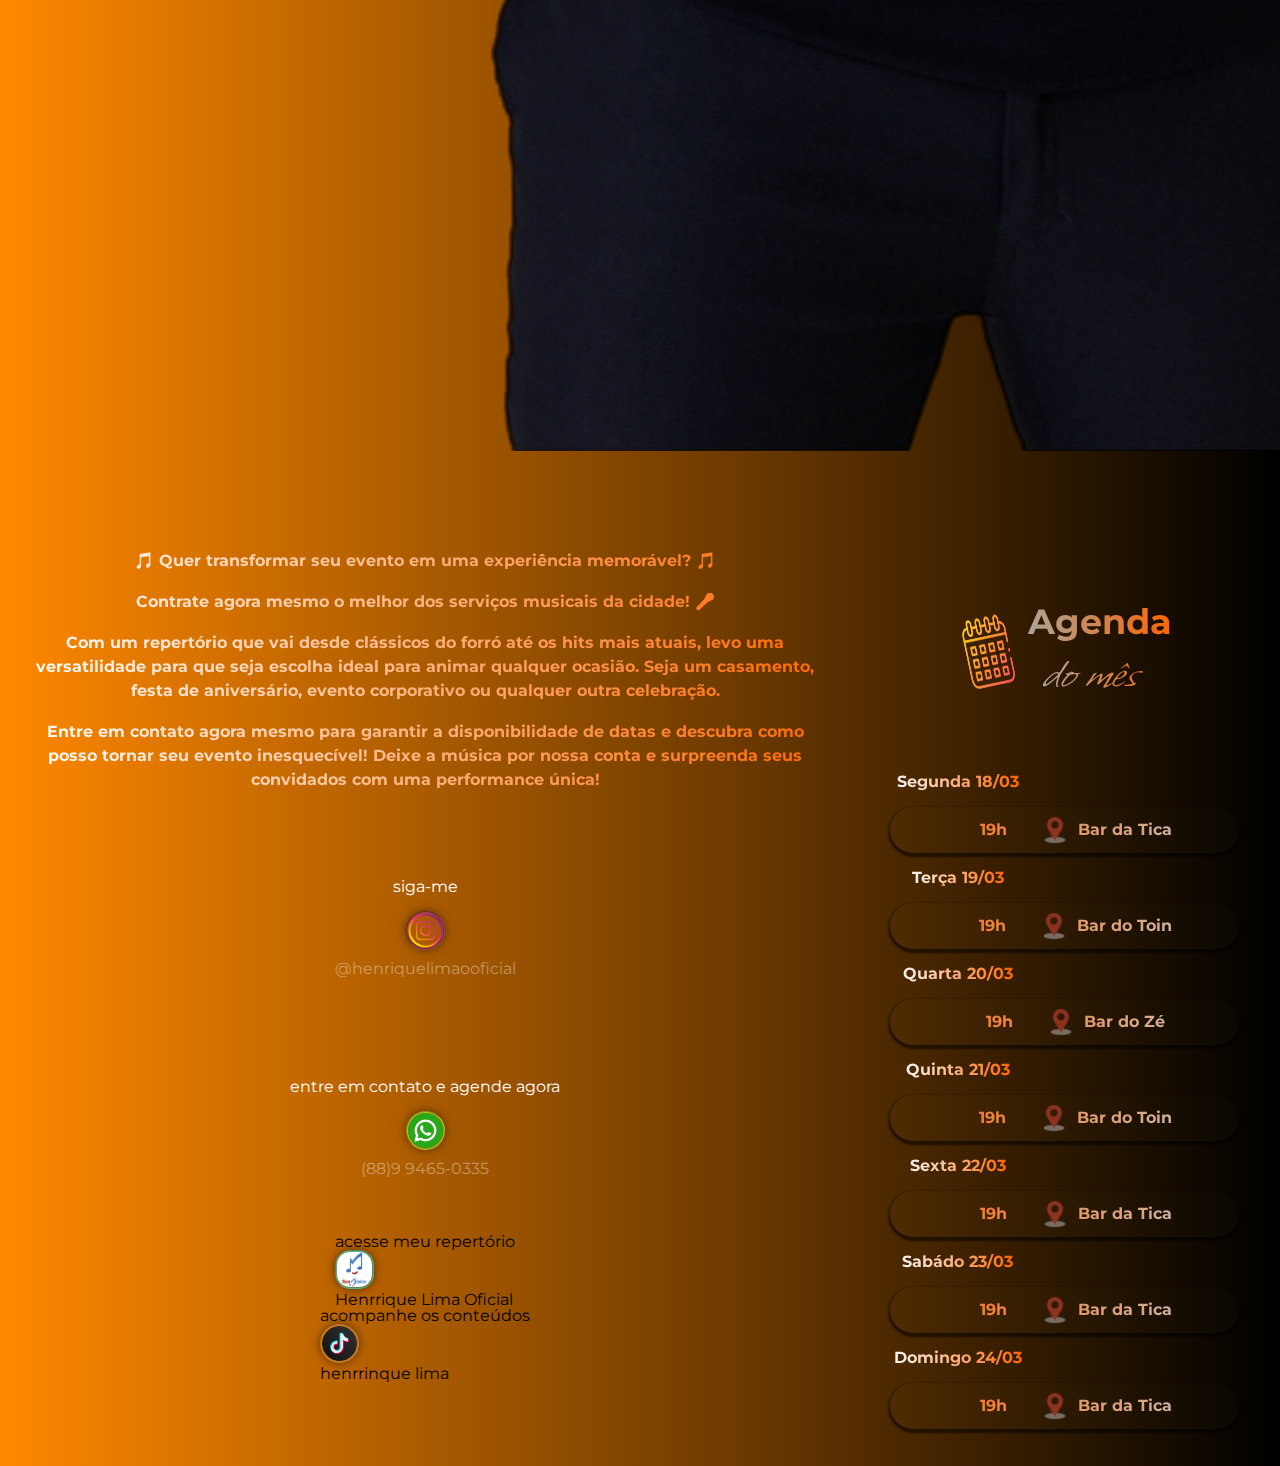
==== commit 09914c86: "[fix] remodulação" ====
--- a/index.html
+++ b/index.html
@@ -9,29 +9,30 @@
     <title>Henrrique Lima</title>
 </head>
 <body>
-    <header class="my-header">
+    <div class="my-header">
          <div class="menu-header">
-            <a class="botoes-header" href="#my-agenda">Agenda</a>
-                 <img class="my-logo" src="src/assets/LOGO BRANCA.png" alt="Logo-marca">
-                 <a class="botoes-header" href="#contact">Contatos</a>
+                <a class="botoes-header" href="#my-agenda">Agenda</a>
+                <a class="botoes-header" href="#contact">Contatos</a>
          </div>
-         <div>
-            <img class="o-home" src="src/assets/henrrique.png" alt="foto-henrrique">
+         <div class="foto">
+            <img class="o-home" src="src/assets/hl2.PNG" alt="foto-henrrique">
+            <img class="my-logo" src="src/assets/LOGO BRANCA.png" alt="Logo-marca">
+            <img class="outra-do-home" src="src/assets/hl1.PNG" alt="foto-henrrique">
         </div>
-    </header>
+    </div>
 
     <main class="my-main">
 
-        <section id="contact" class="contatos">
+        <section class="contatos">
             <div class="divulgacao">
                 <h1>🎵 Quer transformar seu evento em uma experiência memorável? 🎵</h1>
                 <p> Contrate agora mesmo o melhor dos serviços musicais da cidade! 🎤</p>
                 <p>Com um repertório que vai desde clássicos do forró até os hits mais atuais, levo uma versatilidade para que seja escolha ideal para animar qualquer ocasião. Seja um casamento, festa de aniversário, evento corporativo ou qualquer outra celebração.</p>
-                <p>Entre em contato agora mesmo para garantir a disponibilidade de datas e descubra como posso tornar seu evento inesquecível!
+                <p>Entre em contato agora mesmo para garantir a disponibilidade de datas e descubra como posso tornar seu evento inesquecível! 
                 
                 Deixe a música por nossa conta e surpreenda seus convidados com uma performance única! </p>
             </div>
-            <div class="redes">
+            <div id="contact" class="redes">
                 <div class="box-insta">
                     <p>siga-me</p>
                     <div class="insta">
@@ -47,8 +48,26 @@
                         <a href="https://wa.me/+5588994650335">
                             <img src="src/assets/wpp.png" alt="whatsapp" >
                         </a>
+                        <p>(88)9 9465-0335</p>
                     </div>
-                    <p>(88)9 9465-0335</p>
+                </div>
+                <div class="box-sua-musica">
+                    <p>acesse meu repertório</p>
+                    <div class="sua-musica">
+                        <a href="https://wa.me/+5588994650335">
+                            <img src="src/assets/suamusica.png" alt="sua-musica" >
+                        </a>
+                        <p>Henrrique Lima Oficial</p>
+                    </div>
+                </div>
+                <div class="box-tiktok">
+                    <p>acompanhe os conteúdos</p>
+                    <div class="tiktok">
+                        <a href="https://wa.me/+5588994650335">
+                            <img src="src/assets/tiktok.png" alt="tiktok" >
+                        </a>
+                        <p>henrrinque lima</p>
+                    </div>
                 </div>
             </div>
 
@@ -64,73 +83,73 @@
             </div>
             <div class="datas">
                 <div class="dias-da-semana">
-                    <h4 class="day">Segunda</h4>
+                    <h4 class="day">Segunda 18/03</h4>
                     <div class="dia">
                         
                         <div class="box-data">
-                            <img src="/src/assets/clockk.png" alt="">
+                            <img src="./src/assets/clockk.png" alt="">
                             <p class="horario">19h</p>
-                            <img src="/src/assets/localizationn.png" alt="">
+                            <img src="src/assets/localizationn.png" alt="">
                             <p class="local">Bar da Tica</p>
                         </div>
                     </div>
-                      <h4 class="day">Terça</h4>
+                      <h4 class="day">Terça 19/03</h4>
                     <div class="dia">
                       
                         <div class="box-data">
-                            <img src="/src/assets/clockk.png" alt="">
+                            <img src="./src/assets/clockk.png" alt="">
                             <p class="horario">19h</p>
-                            <img src="/src/assets/localizationn.png" alt="">
+                            <img src="src/assets/localizationn.png" alt="">
                             <p class="local">Bar do Toin</p>
                         </div>
                     </div>
-                     <h4 class="day">Quarta</h4>
+                     <h4 class="day">Quarta 20/03</h4>
                     <div class= "dia">
                        
                         <div class="box-data">
-                            <img src="/src/assets/clockk.png" alt="">
+                            <img src="./src/assets/clockk.png" alt="">
                             <p class="horario">19h</p>
-                            <img src="/src/assets/localizationn.png" alt="">
+                            <img src="src/assets/localizationn.png" alt="">
                             <p class="local">Bar do Zé</p>
                         </div>
                     </div>
-                     <h4 class="day">Quinta</h4>
+                     <h4 class="day">Quinta 21/03</h4>
                     <div class="dia">                        
                        
                         <div class="box-data">
-                            <img src="/src/assets/clockk.png" alt="">
+                            <img src="./src/assets/clockk.png" alt="">
                             <p class="horario">19h</p>
-                            <img src="/src/assets/localizationn.png" alt="">
+                            <img src="src/assets/localizationn.png" alt="">
                             <p class="local">Bar do Toin</p>
                         </div>
                     </div>
-                      <h4 class="day">Sexta</h4>
+                      <h4 class="day">Sexta 22/03</h4>
                     <div class="dia">
                       
                         <div class="box-data">
-                            <img src="/src/assets/clockk.png" alt="">
+                            <img src="./src/assets/clockk.png" alt="">
                             <p class="horario">19h</p>
-                            <img src="/src/assets/localizationn.png" alt="">
+                            <img src="src/assets/localizationn.png" alt="">
                             <p class="local">Bar da Tica</p>
                         </div>
                     </div>
-                     <h4 class="day">Sabádo</h4>
+                     <h4 class="day">Sabádo 23/03</h4>
                     <div class="dia">
                        
                         <div class="box-data">
-                            <img src="/src/assets/clockk.png" alt="">
+                            <img src="./src/assets/clockk.png" alt="">
                             <p class="horario">19h</p>
-                            <img src="/src/assets/localizationn.png" alt="">
+                            <img src="src/assets/localizationn.png" alt="">
                             <p class="local">Bar da Tica</p>
                         </div>
                     </div>
-                    <h4 class="day">Domingo</h4>
+                    <h4 class="day">Domingo 24/03</h4>
                     <div class="dia">
                         
                         <div class="box-data">
-                            <img src="/src/assets/clockk.png" alt="">
+                            <img src="./src/assets/clockk.png" alt="">
                             <p class="horario">19h</p>
-                            <img src="/src/assets/localizationn.png" alt="">
+                            <img src="src/assets/localizationn.png" alt="">
                             <p class="local">Bar da Tica</p>
                         </div>
                     </div>
--- a/src/styles/style.css
+++ b/src/styles/style.css
@@ -11,29 +11,259 @@
 body{
     background: linear-gradient(to right, #ff8800, #000);
     height: 100vh;
-    flex-direction: column;
-    justify-content: center;
-    align-items: center;
     font-family: var(--principal-text);
     margin: 0;
     padding: 0px;
 }
 
+.my-header{
+    display: flex;
+    width: auto;
+}
+
+.menu-header{
+    display: flex;
+    justify-content: center;
+    align-items: center;
+    width: auto;
+    margin: 25px;
+}
+
+.botoes-header{
+   display: none;
+}
+
+.my-logo{
+    height: 250px;
+    width: 450px;
+}
+
+.foto{
+    margin: 35px;
+    align-items: center;
+    justify-content: center;
+}
+
+.o-home{
+    height: absolute;
+    border-radius: 35px;
+    border-top-left-radius: 150px;
+}
+
+.my-main{
+    display: flex;
+    justify-content: center;
+    align-items: center;
+}
+
+
+.agenda{
+    display: flex;
+    margin: 20px;
+    width: 390px;
+    flex-direction: column;
+    align-items: center;
+    justify-content: center;
+    margin-top: 110px;
+}
+
+.top-description{
+    display: flex;
+    margin-bottom: 70px;
+}
+
+.top-description > *{
+    margin: 5px;
+}
+
+.calendario{
+    width: 60px;
+    transform: rotate(-12deg);
+}
+
+.text p{
+    font-family: "Whisper", cursive;
+    margin-left: 15px;
+    font-size: 50px;
+    background: linear-gradient(to right, rgba(255, 255, 255, 0.605), #ff6600);
+    -webkit-background-clip: text;
+    color: transparent;
+}
+
+.text h2{
+    font-size: 35px;
+    height: 45px;
+    background: linear-gradient(to right, rgba(255, 255, 255, 0.605), #ff6600);
+    -webkit-background-clip: text;
+    color: transparent;
+}
+
+.dias-da-semana{
+    display: flex;
+    width: 390px;
+    justify-content: center;
+    flex-direction: column;
+    align-items: center;
+}
+
+.day{
+    margin-right: 215px;
+    background: linear-gradient(to right, rgba(255, 255, 255, 0.952), #ff6600);
+    -webkit-background-clip: text;
+    color: transparent;
+    font-weight: bold;
+}
+
+.dia{
+    display: flex;
+    align-items: center;
+    justify-content: center;
+    background-color: rgba(222, 184, 135, 0.015);
+    border-radius: 25px;
+    box-shadow: 0px 2px 2px 2px #00000088;
+    margin: 17px;
+    font-weight: bold;
+}
+
+.dia p {
+    text-align: center;
+}
+
+.box-data{
+    display: flex;
+    justify-content: center;
+    align-items: center;
+    width: 350px;
+    background: linear-gradient(to right, #ff6600, rgba(255, 255, 255, 0.749));
+    -webkit-background-clip: text;
+    color: transparent;
+    font-weight: bold;
+}
+
+.box-data img{
+    width: 30px;
+    opacity: 0.5;
+    margin: 8px;
+}
+
+.horario, .local{
+    margin-right: 25px;
+}
+
+.contatos{
+    margin: 25px;
+}
+
+.divulgacao > *{
+    margin-bottom: 17px;
+}
+
+.divulgacao{
+    display: flex;
+    justify-content: center;
+    flex-direction: column;
+    align-items: center;
+    text-align: center;
+    line-height: 1.5;
+    background: linear-gradient(to right, white, #ff6600);
+    -webkit-background-clip: text;
+    color: transparent;
+    font-weight: bold;
+}
+
+.redes{
+    display: flex;
+    flex-direction: column;
+    align-items: center;
+    justify-content: center;
+    margin: 25px;
+}
+
+.insta img{
+    width: 35px;
+    border: 2px groove #993399ac;
+    border-radius: 20px;
+    box-shadow: 0 0 10px rgba(0, 0, 0, 0.5);
+}
+
+.wpp img{
+    width: 35px;
+    border: 2px groove rgba(172, 255, 47, 0.67);
+    border-radius: 20px;
+    box-shadow: 0 0 10px rgba(0, 0, 0, 0.5);
+}
+
+.box-sua-musica img{
+    width: 35px;
+    border: 2px groove #00f7ff88;
+    border-radius: 15px;
+    box-shadow: 0 0 10px rgba(0, 0, 0, 0.5);
+}
+
+.tiktok img{
+    width: 35px;
+    border: 2px groove rgba(255, 255, 255, 0.185);
+    border-radius: 20px;
+    box-shadow: 0 0 10px rgba(0, 0, 0, 0.5);
+}
+
+.sociais, .de-contato{
+    margin: 15px;
+}
+
+.box-insta, .box-wpp{
+    display: flex;
+    flex-direction: column;
+    align-items: center;
+    justify-content: center;
+    text-align: center;
+    font-size: 16px;
+    line-height: 1.5;
+    width: 280px;
+    height: 200px;
+}
+
+.box-wpp, .box-insta p{
+    color: white;
+    
+}
+
+.insta, .wpp{
+    margin: 12px;
+}
+
+.insta p, .wpp p{
+    color: rgba(255, 255, 255, 0.39);
+}
+
+
+
 @media (max-width: 1200px){
+
+    body{
+        background: linear-gradient(to right, #ff8800, #000);
+        height: 100vh;
+        flex-direction: column;
+        justify-content: center;
+        align-items: center;
+        font-family: var(--principal-text);
+        margin: 0;
+        padding: 0px;
+    }
+
     .my-header{
         display: flex;
         align-items: center;
         justify-content: center;
         flex-direction: column;
-        margin-bottom: 130px;
     }
 
     .menu-header{
         display: flex;
         justify-self: center;
         align-items: center;
-        margin-bottom: 90px;
-    }
+    }
+
 
     .botoes-header{
         background-color: rgba(220, 146, 10, 0.589);
@@ -41,6 +271,7 @@
         border-radius: 20px;
         width: 85px;
         height: 40px;
+        margin: 25px;
         display: flex;
         text-decoration: none;
         align-items: center;
@@ -53,17 +284,36 @@
         box-shadow: 0 0 10px rgba(0, 0, 0, 0.5);
     }
 
+    .foto{
+        margin: 0;
+        width: 100%;
+        position: relative;
+    }
+
     .my-logo{
-        display: flex;
+        width: 390px;
+        top: 0;
+        left: 0;
+        z-index: 2;
+        position: absolute;
+        align-items: center;
+        justify-content: center;
+    }
+
+    .o-home{
         width: 150px;
-        margin: 15px;
-    }
-
-    .o-home{
-        width: 250px; 
-        border: 2.5px solid #ff9500;
-        border-radius: 30px;
-        box-shadow: 0 0 10px rgba(0, 0, 0, 0.5);
+        margin-right: 75px;
+        opacity: 0.7;
+        z-index: 1;
+    }
+
+    .outra-do-home{
+        width: 150px;
+        height: 200px;
+        margin: 0;
+        opacity: 0.7;
+        z-index: 1;
+        position: relative;
     }
 
     .my-main{
@@ -75,11 +325,11 @@
         padding: 0;
         position: absolute;
         width: 390px;
-    }
-
-    .contatos{
-        margin-bottom: 850px;
-    }
+        border: 0.8px solid #0e0d0d7b;
+        border-radius: 15px;
+        box-shadow: 0 0 15px rgba(0, 0, 0, 0.5);
+    }
+
 
     .agenda{
         display: flex;
@@ -101,7 +351,7 @@
     }
 
     .calendario{
-        width: 60px;
+        width: 70px;
         transform: rotate(-12deg);
     }
 
@@ -174,10 +424,6 @@
         margin-right: 25px;
     }
 
-    .contatos{
-        margin: 25px;
-    }
-
     .divulgacao > *{
         margin-bottom: 17px;
     }
@@ -193,15 +439,16 @@
         -webkit-background-clip: text;
         color: transparent;
         font-weight: bold;
+        margin-bottom: 150px;
     }
 
     .divulgacao h1{
-        width: 390px
+        width: 400px
     }
 
     .divulgacao p{
-        font-size: 10px;
-        width: 230px;
+        font-size: 12px;
+        width: 280px;
     }
 
     .redes{
@@ -210,21 +457,13 @@
         align-items: center;
         justify-content: center;
         margin: 25px;
-    }
-
-
-    .redes img{
-        width: 30px;
-        border: 2px solid #ff9500de;
-        border-radius: 15px;
-        box-shadow: 0 0 10px rgba(0, 0, 0, 0.5);
     }
 
     .sociais, .de-contato{
         margin: 15px;
     }
 
-    .box-insta, .box-wpp{
+    .box-insta, .box-wpp, .box-sua-musica, .box-tiktok{
         display: flex;
         flex-direction: column;
         align-items: center;
@@ -233,19 +472,19 @@
         font-size: 16px;
         line-height: 1.5;
         width: 280px;
-        height: 180px;
-    }
-
-    .box-wpp, .box-insta p{
+        height: 200px;
+    }
+
+    .box-wpp, .box-insta, .box-sua-musica, .box-tiktok p{
         color: white;
         
     }
 
-    .insta, .wpp{
+    .insta, .wpp, .sua-musica, .tiktok{
         margin: 12px;
     }
 
-    .insta p{
+    .insta, .wpp, .sua-musica, .tiktok p{
         color: rgba(255, 255, 255, 0.39);
     }
 
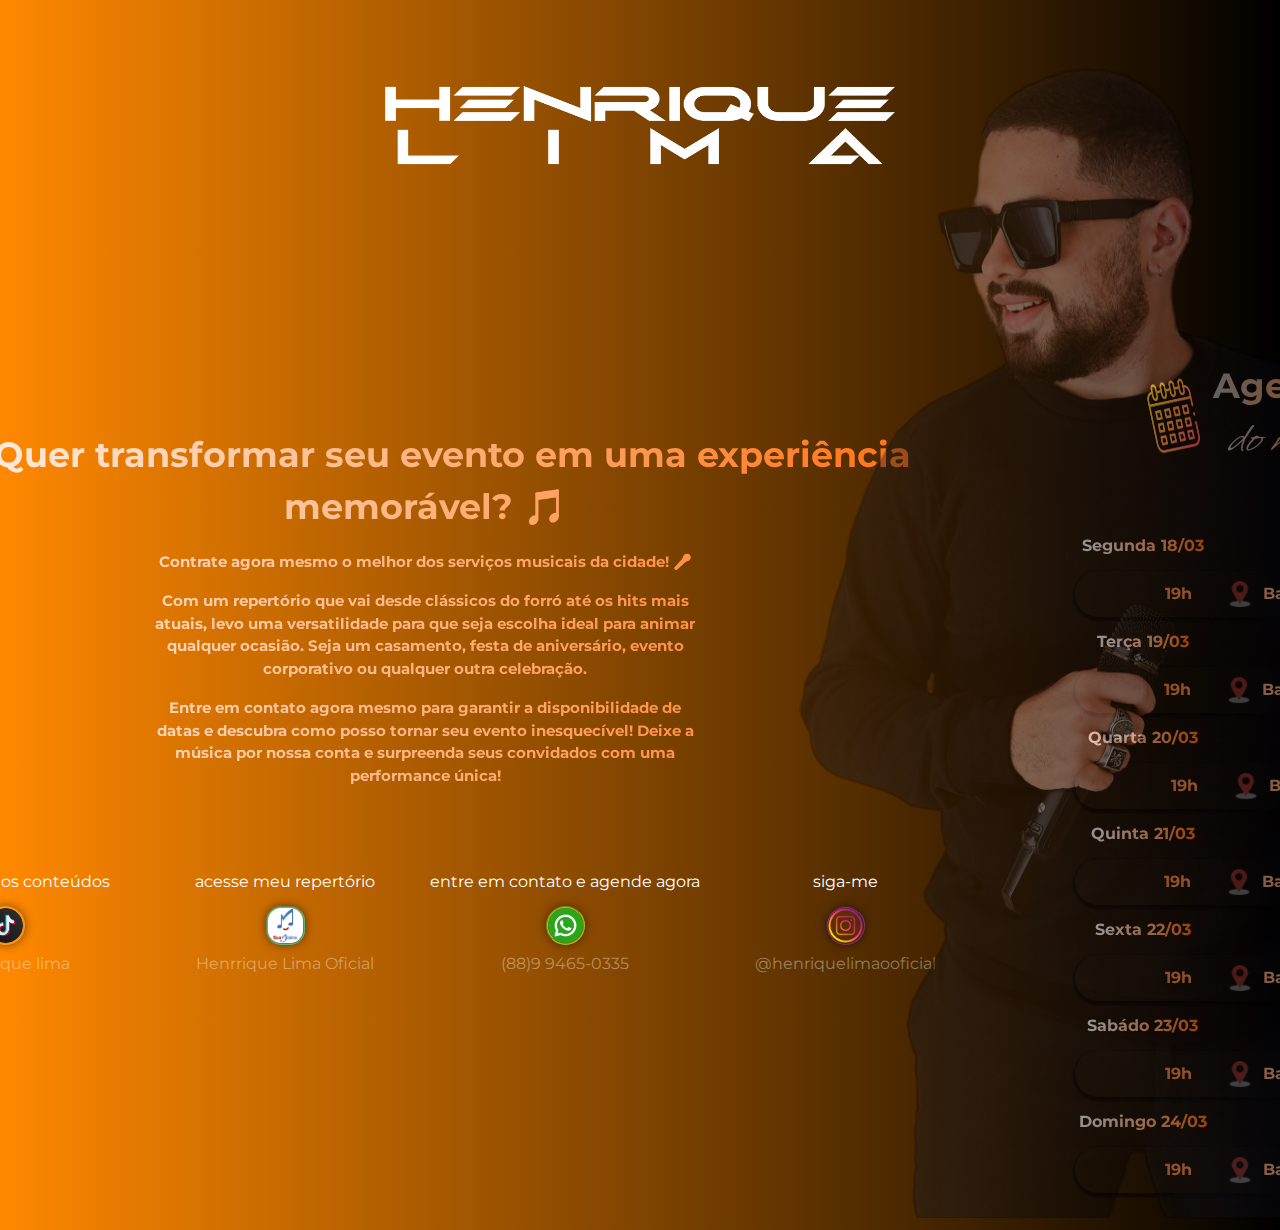
==== commit 63b570a3: "[fix] ajustando desktop" ====
--- a/index.html
+++ b/index.html
@@ -5,160 +5,165 @@
     <meta name="viewport" content="width=device-width, initial-scale=1.0">
     <link rel="stylesheet" href="src/styles/reset.css">
     <link rel="stylesheet" href="src/styles/style.css">
+    <link rel="stylesheet" href="src/styles/style-responsive.css">
     
     <title>Henrrique Lima</title>
 </head>
 <body>
-    <div class="my-header">
-         <div class="menu-header">
-                <a class="botoes-header" href="#my-agenda">Agenda</a>
-                <a class="botoes-header" href="#contact">Contatos</a>
-         </div>
-         <div class="foto">
-            <img class="o-home" src="src/assets/hl2.PNG" alt="foto-henrrique">
-            <img class="my-logo" src="src/assets/LOGO BRANCA.png" alt="Logo-marca">
-            <img class="outra-do-home" src="src/assets/hl1.PNG" alt="foto-henrrique">
-        </div>
+    <div class="plano-de-fundo">
+        <!-- <img class="o-home-desk" src="src/assets/hl2.PNG" alt="foto-henrrique">  -->
+        <img class="outra-do-home-desk" src="src/assets/hl1.PNG" alt="foto-henrrique">
+        <div class="my-header">
+            <div class="menu-header">
+                   <a class="botoes-header" href="#my-agenda">Agenda</a>
+                   <a class="botoes-header" href="#contact">Contatos</a>
+            </div>
+            <div class="foto">
+               <img class="o-home" src="src/assets/hl2.PNG" alt="foto-henrrique">
+               <img class="my-logo" src="src/assets/LOGO BRANCA.png" alt="Logo-marca">
+               <img class="outra-do-home" src="src/assets/hl1.PNG" alt="foto-henrrique">
+           </div>
+       </div>
+   
+       <main class="my-main">
+   
+           <section class="contatos">
+               <div class="divulgacao">
+                   <h1>🎵 Quer transformar seu evento em uma experiência memorável? 🎵</h1>
+                   <p> Contrate agora mesmo o melhor dos serviços musicais da cidade! 🎤</p>
+                   <p>Com um repertório que vai desde clássicos do forró até os hits mais atuais, levo uma versatilidade para que seja escolha ideal para animar qualquer ocasião. Seja um casamento, festa de aniversário, evento corporativo ou qualquer outra celebração.</p>
+                   <p>Entre em contato agora mesmo para garantir a disponibilidade de datas e descubra como posso tornar seu evento inesquecível! 
+                   
+                   Deixe a música por nossa conta e surpreenda seus convidados com uma performance única! </p>
+               </div>
+               <div id="contact" class="redes">
+                   <div class="box-insta">
+                       <p>siga-me</p>
+                       <div class="insta">
+                           <a href="https://www.instagram.com/henriquelimaooficial/">
+                               <img src="src/assets/instagram.png" alt="instagram">
+                           </a>
+                           <p>@henriquelimaooficial</p>
+                       </div>
+                   </div>
+                   <div class="box-wpp">
+                       <p>entre em contato e agende agora</p>
+                       <div class="wpp">
+                           <a href="https://wa.me/+5588994650335">
+                               <img src="src/assets/wpp.png" alt="whatsapp" >
+                           </a>
+                           <p>(88)9 9465-0335</p>
+                       </div>
+                   </div>
+                   <div class="box-sua-musica">
+                       <p>acesse meu repertório</p>
+                       <div class="sua-musica">
+                           <a href="https://wa.me/+5588994650335">
+                               <img src="src/assets/suamusica.png" alt="sua-musica" >
+                           </a>
+                           <p>Henrrique Lima Oficial</p>
+                       </div>
+                   </div>
+                   <div class="box-tiktok">
+                       <p>acompanhe os conteúdos</p>
+                       <div class="tiktok">
+                           <a href="https://wa.me/+5588994650335">
+                               <img src="src/assets/tiktok.png" alt="tiktok" >
+                           </a>
+                           <p>henrrinque lima</p>
+                       </div>
+                   </div>
+               </div>
+   
+       </section>
+   
+           <section id="my-agenda" class="agenda">
+               <div class="top-description">
+                   <img class="calendario" src="src/assets/calendario.png" alt="calendario">
+                   <div class="text">
+                       <h2 class="agnd">Agenda</h2>
+                       <p class="do-mes">do mês</p>
+                   </div>
+               </div>
+               <div class="datas">
+                   <div class="dias-da-semana">
+                       <h4 class="day">Segunda 18/03</h4>
+                       <div class="dia">
+                           
+                           <div class="box-data">
+                               <img src="./src/assets/clockk.png" alt="">
+                               <p class="horario">19h</p>
+                               <img src="src/assets/localizationn.png" alt="">
+                               <p class="local">Bar da Tica</p>
+                           </div>
+                       </div>
+                         <h4 class="day">Terça 19/03</h4>
+                       <div class="dia">
+                         
+                           <div class="box-data">
+                               <img src="./src/assets/clockk.png" alt="">
+                               <p class="horario">19h</p>
+                               <img src="src/assets/localizationn.png" alt="">
+                               <p class="local">Bar do Toin</p>
+                           </div>
+                       </div>
+                        <h4 class="day">Quarta 20/03</h4>
+                       <div class= "dia">
+                          
+                           <div class="box-data">
+                               <img src="./src/assets/clockk.png" alt="">
+                               <p class="horario">19h</p>
+                               <img src="src/assets/localizationn.png" alt="">
+                               <p class="local">Bar do Zé</p>
+                           </div>
+                       </div>
+                        <h4 class="day">Quinta 21/03</h4>
+                       <div class="dia">                        
+                          
+                           <div class="box-data">
+                               <img src="./src/assets/clockk.png" alt="">
+                               <p class="horario">19h</p>
+                               <img src="src/assets/localizationn.png" alt="">
+                               <p class="local">Bar do Toin</p>
+                           </div>
+                       </div>
+                         <h4 class="day">Sexta 22/03</h4>
+                       <div class="dia">
+                         
+                           <div class="box-data">
+                               <img src="./src/assets/clockk.png" alt="">
+                               <p class="horario">19h</p>
+                               <img src="src/assets/localizationn.png" alt="">
+                               <p class="local">Bar da Tica</p>
+                           </div>
+                       </div>
+                        <h4 class="day">Sabádo 23/03</h4>
+                       <div class="dia">
+                          
+                           <div class="box-data">
+                               <img src="./src/assets/clockk.png" alt="">
+                               <p class="horario">19h</p>
+                               <img src="src/assets/localizationn.png" alt="">
+                               <p class="local">Bar da Tica</p>
+                           </div>
+                       </div>
+                       <h4 class="day">Domingo 24/03</h4>
+                       <div class="dia">
+                           
+                           <div class="box-data">
+                               <img src="./src/assets/clockk.png" alt="">
+                               <p class="horario">19h</p>
+                               <img src="src/assets/localizationn.png" alt="">
+                               <p class="local">Bar da Tica</p>
+                           </div>
+                       </div>
+                   </div>
+               </div>
+   
+           </section>
+   
+           
+       </main>
     </div>
-
-    <main class="my-main">
-
-        <section class="contatos">
-            <div class="divulgacao">
-                <h1>🎵 Quer transformar seu evento em uma experiência memorável? 🎵</h1>
-                <p> Contrate agora mesmo o melhor dos serviços musicais da cidade! 🎤</p>
-                <p>Com um repertório que vai desde clássicos do forró até os hits mais atuais, levo uma versatilidade para que seja escolha ideal para animar qualquer ocasião. Seja um casamento, festa de aniversário, evento corporativo ou qualquer outra celebração.</p>
-                <p>Entre em contato agora mesmo para garantir a disponibilidade de datas e descubra como posso tornar seu evento inesquecível! 
-                
-                Deixe a música por nossa conta e surpreenda seus convidados com uma performance única! </p>
-            </div>
-            <div id="contact" class="redes">
-                <div class="box-insta">
-                    <p>siga-me</p>
-                    <div class="insta">
-                        <a href="https://www.instagram.com/henriquelimaooficial/">
-                            <img src="src/assets/instagram.png" alt="instagram">
-                        </a>
-                        <p>@henriquelimaooficial</p>
-                    </div>
-                </div>
-                <div class="box-wpp">
-                    <p>entre em contato e agende agora</p>
-                    <div class="wpp">
-                        <a href="https://wa.me/+5588994650335">
-                            <img src="src/assets/wpp.png" alt="whatsapp" >
-                        </a>
-                        <p>(88)9 9465-0335</p>
-                    </div>
-                </div>
-                <div class="box-sua-musica">
-                    <p>acesse meu repertório</p>
-                    <div class="sua-musica">
-                        <a href="https://wa.me/+5588994650335">
-                            <img src="src/assets/suamusica.png" alt="sua-musica" >
-                        </a>
-                        <p>Henrrique Lima Oficial</p>
-                    </div>
-                </div>
-                <div class="box-tiktok">
-                    <p>acompanhe os conteúdos</p>
-                    <div class="tiktok">
-                        <a href="https://wa.me/+5588994650335">
-                            <img src="src/assets/tiktok.png" alt="tiktok" >
-                        </a>
-                        <p>henrrinque lima</p>
-                    </div>
-                </div>
-            </div>
-
-    </section>
-
-        <section id="my-agenda" class="agenda">
-            <div class="top-description">
-                <img class="calendario" src="src/assets/calendario.png" alt="calendario">
-                <div class="text">
-                    <h2 class="agnd">Agenda</h2>
-                    <p class="do-mes">do mês</p>
-                </div>
-            </div>
-            <div class="datas">
-                <div class="dias-da-semana">
-                    <h4 class="day">Segunda 18/03</h4>
-                    <div class="dia">
-                        
-                        <div class="box-data">
-                            <img src="./src/assets/clockk.png" alt="">
-                            <p class="horario">19h</p>
-                            <img src="src/assets/localizationn.png" alt="">
-                            <p class="local">Bar da Tica</p>
-                        </div>
-                    </div>
-                      <h4 class="day">Terça 19/03</h4>
-                    <div class="dia">
-                      
-                        <div class="box-data">
-                            <img src="./src/assets/clockk.png" alt="">
-                            <p class="horario">19h</p>
-                            <img src="src/assets/localizationn.png" alt="">
-                            <p class="local">Bar do Toin</p>
-                        </div>
-                    </div>
-                     <h4 class="day">Quarta 20/03</h4>
-                    <div class= "dia">
-                       
-                        <div class="box-data">
-                            <img src="./src/assets/clockk.png" alt="">
-                            <p class="horario">19h</p>
-                            <img src="src/assets/localizationn.png" alt="">
-                            <p class="local">Bar do Zé</p>
-                        </div>
-                    </div>
-                     <h4 class="day">Quinta 21/03</h4>
-                    <div class="dia">                        
-                       
-                        <div class="box-data">
-                            <img src="./src/assets/clockk.png" alt="">
-                            <p class="horario">19h</p>
-                            <img src="src/assets/localizationn.png" alt="">
-                            <p class="local">Bar do Toin</p>
-                        </div>
-                    </div>
-                      <h4 class="day">Sexta 22/03</h4>
-                    <div class="dia">
-                      
-                        <div class="box-data">
-                            <img src="./src/assets/clockk.png" alt="">
-                            <p class="horario">19h</p>
-                            <img src="src/assets/localizationn.png" alt="">
-                            <p class="local">Bar da Tica</p>
-                        </div>
-                    </div>
-                     <h4 class="day">Sabádo 23/03</h4>
-                    <div class="dia">
-                       
-                        <div class="box-data">
-                            <img src="./src/assets/clockk.png" alt="">
-                            <p class="horario">19h</p>
-                            <img src="src/assets/localizationn.png" alt="">
-                            <p class="local">Bar da Tica</p>
-                        </div>
-                    </div>
-                    <h4 class="day">Domingo 24/03</h4>
-                    <div class="dia">
-                        
-                        <div class="box-data">
-                            <img src="./src/assets/clockk.png" alt="">
-                            <p class="horario">19h</p>
-                            <img src="src/assets/localizationn.png" alt="">
-                            <p class="local">Bar da Tica</p>
-                        </div>
-                    </div>
-                </div>
-            </div>
-
-        </section>
-
-        
-    </main>
 </body>
 </html>--- a/src/styles/style.css
+++ b/src/styles/style.css
@@ -9,51 +9,150 @@
 }
 
 body{
+    justify-content: center;
+    align-items: center;
+    height: 100vh;
+    overflow-x:hidden ;
+}
+
+.plano-de-fundo{
+    display: flex;
     background: linear-gradient(to right, #ff8800, #000);
-    height: 100vh;
     font-family: var(--principal-text);
     margin: 0;
-    padding: 0px;
+    padding: 0;
+    align-items: center;
+    justify-content: center;
+    flex-direction: column;
+}
+
+.o-home-desk, .outra-do-home-desk{
+    margin: 0;
+    height: 134vh;
+    opacity: 0.4;
+    z-index: 1;
+    position: absolute;
+}
+
+.outra-do-home-desk{
+    margin-left: 1010px;
+}
+
+.botoes-header{
+    display: none;
 }
 
 .my-header{
     display: flex;
-    width: auto;
-}
-
-.menu-header{
-    display: flex;
-    justify-content: center;
-    align-items: center;
-    width: auto;
-    margin: 25px;
-}
-
-.botoes-header{
-   display: none;
+    justify-content: center;
 }
 
 .my-logo{
     height: 250px;
-    width: 450px;
-}
-
-.foto{
-    margin: 35px;
-    align-items: center;
-    justify-content: center;
-}
-
-.o-home{
-    height: absolute;
-    border-radius: 35px;
-    border-top-left-radius: 150px;
-}
+    width: 550px;
+}
+
+.o-home, .outra-do-home{display: none;}
 
 .my-main{
     display: flex;
     justify-content: center;
     align-items: center;
+}
+
+.contatos{
+    margin: 25px;
+}
+
+.divulgacao > *{
+    margin-bottom: 17px;
+}
+
+.divulgacao{
+    display: flex;
+    justify-content: center;
+    flex-direction: column;
+    align-items: center;
+    text-align: center;
+    line-height: 1.5;
+    background: linear-gradient(to right, white, #ff6600);
+    -webkit-background-clip: text;
+    color: transparent;
+    font-weight: bold;
+}
+
+.divulgacao h1{
+    font-size: 35px;
+}
+
+.divulgacao p{
+    font-size: 15px;
+    width: 550px;
+}
+
+.redes{
+    display: flex;
+    align-items: center;
+    justify-content: center;
+    margin: 25px;
+    flex-direction: row-reverse;
+}
+
+.insta img{
+    width: 35px;
+    border: 2px groove #993399ac;
+    border-radius: 20px;
+    box-shadow: 0 0 10px rgba(0, 0, 0, 0.5);
+}
+
+.wpp img{
+    width: 35px;
+    border: 2px groove rgba(172, 255, 47, 0.67);
+    border-radius: 20px;
+    box-shadow: 0 0 10px rgba(0, 0, 0, 0.5);
+}
+
+.box-sua-musica img{
+    width: 35px;
+    border: 2px groove #00f7ff88;
+    border-radius: 15px;
+    box-shadow: 0 0 10px rgba(0, 0, 0, 0.5);
+}
+
+.tiktok img{
+    width: 35px;
+    border: 2px groove rgba(255, 255, 255, 0.185);
+    border-radius: 20px;
+    box-shadow: 0 0 10px rgba(0, 0, 0, 0.5);
+}
+
+.sociais, .de-contato{
+    margin: 15px;
+}
+
+.box-insta, .box-wpp, .box-sua-musica, .box-tiktok{
+    display: flex;
+    flex-direction: column;
+    align-items: center;
+    justify-content: center;
+    text-align: center;
+    font-size: 16px;
+    line-height: 1.5;
+    width: 280px;
+    height: 200px;
+}
+
+.box-wpp, .box-insta, .box-sua-musica, .box-tiktok p{
+    color: white;
+    
+}
+
+.insta, .wpp, .tiktok, .sua-musica{
+    margin: 12px;
+}
+
+.insta, .wpp, .tiktok p, .sua-musica p{
+    color: rgba(255, 255, 255, 0.39);
 }
 
 
@@ -148,344 +247,4 @@
 
 .horario, .local{
     margin-right: 25px;
-}
-
-.contatos{
-    margin: 25px;
-}
-
-.divulgacao > *{
-    margin-bottom: 17px;
-}
-
-.divulgacao{
-    display: flex;
-    justify-content: center;
-    flex-direction: column;
-    align-items: center;
-    text-align: center;
-    line-height: 1.5;
-    background: linear-gradient(to right, white, #ff6600);
-    -webkit-background-clip: text;
-    color: transparent;
-    font-weight: bold;
-}
-
-.redes{
-    display: flex;
-    flex-direction: column;
-    align-items: center;
-    justify-content: center;
-    margin: 25px;
-}
-
-.insta img{
-    width: 35px;
-    border: 2px groove #993399ac;
-    border-radius: 20px;
-    box-shadow: 0 0 10px rgba(0, 0, 0, 0.5);
-}
-
-.wpp img{
-    width: 35px;
-    border: 2px groove rgba(172, 255, 47, 0.67);
-    border-radius: 20px;
-    box-shadow: 0 0 10px rgba(0, 0, 0, 0.5);
-}
-
-.box-sua-musica img{
-    width: 35px;
-    border: 2px groove #00f7ff88;
-    border-radius: 15px;
-    box-shadow: 0 0 10px rgba(0, 0, 0, 0.5);
-}
-
-.tiktok img{
-    width: 35px;
-    border: 2px groove rgba(255, 255, 255, 0.185);
-    border-radius: 20px;
-    box-shadow: 0 0 10px rgba(0, 0, 0, 0.5);
-}
-
-.sociais, .de-contato{
-    margin: 15px;
-}
-
-.box-insta, .box-wpp{
-    display: flex;
-    flex-direction: column;
-    align-items: center;
-    justify-content: center;
-    text-align: center;
-    font-size: 16px;
-    line-height: 1.5;
-    width: 280px;
-    height: 200px;
-}
-
-.box-wpp, .box-insta p{
-    color: white;
-    
-}
-
-.insta, .wpp{
-    margin: 12px;
-}
-
-.insta p, .wpp p{
-    color: rgba(255, 255, 255, 0.39);
-}
-
-
-
-@media (max-width: 1200px){
-
-    body{
-        background: linear-gradient(to right, #ff8800, #000);
-        height: 100vh;
-        flex-direction: column;
-        justify-content: center;
-        align-items: center;
-        font-family: var(--principal-text);
-        margin: 0;
-        padding: 0px;
-    }
-
-    .my-header{
-        display: flex;
-        align-items: center;
-        justify-content: center;
-        flex-direction: column;
-    }
-
-    .menu-header{
-        display: flex;
-        justify-self: center;
-        align-items: center;
-    }
-
-
-    .botoes-header{
-        background-color: rgba(220, 146, 10, 0.589);
-        border: #000;
-        border-radius: 20px;
-        width: 85px;
-        height: 40px;
-        margin: 25px;
-        display: flex;
-        text-decoration: none;
-        align-items: center;
-        justify-content: center;
-        font-size: 12px;
-        font-weight: bold;
-        color: #000;
-        border: 0.5px solid #ff9500;
-        border-radius: 15px;
-        box-shadow: 0 0 10px rgba(0, 0, 0, 0.5);
-    }
-
-    .foto{
-        margin: 0;
-        width: 100%;
-        position: relative;
-    }
-
-    .my-logo{
-        width: 390px;
-        top: 0;
-        left: 0;
-        z-index: 2;
-        position: absolute;
-        align-items: center;
-        justify-content: center;
-    }
-
-    .o-home{
-        width: 150px;
-        margin-right: 75px;
-        opacity: 0.7;
-        z-index: 1;
-    }
-
-    .outra-do-home{
-        width: 150px;
-        height: 200px;
-        margin: 0;
-        opacity: 0.7;
-        z-index: 1;
-        position: relative;
-    }
-
-    .my-main{
-        display: flex;
-        flex-direction: column;
-        justify-content: center;
-        align-items: center;
-        margin: 0;
-        padding: 0;
-        position: absolute;
-        width: 390px;
-        border: 0.8px solid #0e0d0d7b;
-        border-radius: 15px;
-        box-shadow: 0 0 15px rgba(0, 0, 0, 0.5);
-    }
-
-
-    .agenda{
-        display: flex;
-        margin: 20px;
-        width: 390px;
-        flex-direction: column;
-        align-items: center;
-        justify-content: center;
-        margin-top: 110px;
-    }
-
-    .top-description{
-        display: flex;
-        margin-bottom: 70px;
-    }
-
-    .top-description > *{
-        margin: 5px;
-    }
-
-    .calendario{
-        width: 70px;
-        transform: rotate(-12deg);
-    }
-
-    .text p{
-        font-family: "Whisper", cursive;
-        margin-left: 15px;
-        font-size: 50px;
-        background: linear-gradient(to right, rgba(255, 255, 255, 0.605), #ff6600);
-        -webkit-background-clip: text;
-        color: transparent;
-    }
-
-    .text h2{
-        font-size: 35px;
-        height: 45px;
-        background: linear-gradient(to right, rgba(255, 255, 255, 0.605), #ff6600);
-        -webkit-background-clip: text;
-        color: transparent;
-    }
-
-    .dias-da-semana{
-        display: flex;
-        width: 390px;
-        justify-content: center;
-        flex-direction: column;
-        align-items: center;
-    }
-
-    .day{
-        margin-right: 215px;
-        background: linear-gradient(to right, rgba(255, 255, 255, 0.952), #ff6600);
-        -webkit-background-clip: text;
-        color: transparent;
-        font-weight: bold;
-    }
-
-    .dia{
-        display: flex;
-        align-items: center;
-        justify-content: center;
-        background-color: rgba(222, 184, 135, 0.015);
-        border-radius: 25px;
-        box-shadow: 0px 2px 2px 2px #00000088;
-        margin: 17px;
-        font-weight: bold;
-    }
-
-    .dia p {
-        text-align: center;
-    }
-
-    .box-data{
-        display: flex;
-        justify-content: center;
-        align-items: center;
-        width: 350px;
-        background: linear-gradient(to right, #ff6600, rgba(255, 255, 255, 0.749));
-        -webkit-background-clip: text;
-        color: transparent;
-        font-weight: bold;
-    }
-
-    .box-data img{
-        width: 30px;
-        opacity: 0.5;
-        margin: 8px;
-    }
-
-    .horario, .local{
-        margin-right: 25px;
-    }
-
-    .divulgacao > *{
-        margin-bottom: 17px;
-    }
-
-    .divulgacao{
-        display: flex;
-        justify-content: center;
-        flex-direction: column;
-        align-items: center;
-        text-align: center;
-        line-height: 1.5;
-        background: linear-gradient(to right, white, #ff6600);
-        -webkit-background-clip: text;
-        color: transparent;
-        font-weight: bold;
-        margin-bottom: 150px;
-    }
-
-    .divulgacao h1{
-        width: 400px
-    }
-
-    .divulgacao p{
-        font-size: 12px;
-        width: 280px;
-    }
-
-    .redes{
-        display: flex;
-        flex-direction: column;
-        align-items: center;
-        justify-content: center;
-        margin: 25px;
-    }
-
-    .sociais, .de-contato{
-        margin: 15px;
-    }
-
-    .box-insta, .box-wpp, .box-sua-musica, .box-tiktok{
-        display: flex;
-        flex-direction: column;
-        align-items: center;
-        justify-content: center;
-        text-align: center;
-        font-size: 16px;
-        line-height: 1.5;
-        width: 280px;
-        height: 200px;
-    }
-
-    .box-wpp, .box-insta, .box-sua-musica, .box-tiktok p{
-        color: white;
-        
-    }
-
-    .insta, .wpp, .sua-musica, .tiktok{
-        margin: 12px;
-    }
-
-    .insta, .wpp, .sua-musica, .tiktok p{
-        color: rgba(255, 255, 255, 0.39);
-    }
-
 }--- a/src/styles/style-responsive.css
+++ b/src/styles/style-responsive.css
@@ -0,0 +1,268 @@
+
+@media (max-width: 1200px){
+
+    body{
+        height: 100vh;
+        flex-direction: column;
+        justify-content: center;
+        align-items: center;
+        font-family: var(--principal-text);
+    }
+
+    .plano-de-fundo{
+        display: flex;
+        flex-direction: column;
+        justify-content: center;
+        align-items: center;
+        background: linear-gradient(to right, #ff8800, #000);
+        flex-direction: column;
+        font-family: var(--principal-text);
+        margin: 0;
+        padding-bottom: 100%;
+    }
+
+    .o-home-desk, .outra-do-home-desk{display: none;}
+
+    .my-header{
+        display: flex;
+        align-items: center;
+        flex-direction: column;
+    }
+
+    .menu-header{
+        display: flex;
+        justify-self: center;
+        align-items: center;
+        margin: 0;
+    }
+
+
+    .botoes-header{
+        background-color: rgba(220, 146, 10, 0.589);
+        border: #000;
+        border-radius: 20px;
+        width: 110px;
+        height: 40px;
+        margin: 25px;
+        display: flex;
+        text-decoration: none;
+        align-items: center;
+        justify-content: center;
+        font-size: 12px;
+        font-weight: bold;
+        color: #000;
+        border: 0.5px solid #ff9500;
+        border-radius: 15px;
+        box-shadow: 0 0 10px rgba(0, 0, 0, 0.5);
+    }
+
+    .foto{
+        display: flex;
+        margin: 0;
+        width: 100%;
+        position: relative;
+    }
+
+    .my-logo{
+        width: 390px;
+        top: 0;
+        left: 0;
+        z-index: 2;
+        position: absolute;
+        align-items: center;
+        justify-content: center;
+    }
+
+    .o-home{
+        display: flex;
+        width: 150px;
+        height: 200px;
+        margin-right: 75px;
+        opacity: 0.7;
+        z-index: 1;
+    }
+
+    .outra-do-home{
+        display: flex;
+        width: 150px;
+        height: 200px;
+        margin: 0;
+        opacity: 0.7;
+        z-index: 1;
+        position: relative;
+    }
+
+    .my-main{
+        display: flex;
+        flex-direction: column;
+        justify-content: center;
+        align-items: center;
+        margin: 0;
+        padding: 0;
+        width: 390px;
+        border: 0.8px solid #0e0d0d7b;
+        border-radius: 15px;
+        box-shadow: 0 0 15px rgba(0, 0, 0, 0.5);
+    }
+
+
+    .agenda{
+        display: flex;
+        margin: 20px;
+        width: 390px;
+        flex-direction: column;
+        align-items: center;
+        justify-content: center;
+        margin-top: 110px;
+    }
+
+    .top-description{
+        display: flex;
+        margin-bottom: 70px;
+    }
+
+    .top-description > *{
+        margin: 5px;
+    }
+
+    .calendario{
+        width: 70px;
+        transform: rotate(-12deg);
+    }
+
+    .text p{
+        font-family: "Whisper", cursive;
+        margin-left: 15px;
+        font-size: 50px;
+        background: linear-gradient(to right, rgba(255, 255, 255, 0.605), #ff6600);
+        -webkit-background-clip: text;
+        color: transparent;
+    }
+
+    .text h2{
+        font-size: 35px;
+        height: 45px;
+        background: linear-gradient(to right, rgba(255, 255, 255, 0.605), #ff6600);
+        -webkit-background-clip: text;
+        color: transparent;
+    }
+
+    .dias-da-semana{
+        display: flex;
+        width: 390px;
+        justify-content: center;
+        flex-direction: column;
+        align-items: center;
+    }
+
+    .day{
+        margin-right: 215px;
+        background: linear-gradient(to right, rgba(255, 255, 255, 0.952), #ff6600);
+        -webkit-background-clip: text;
+        color: transparent;
+        font-weight: bold;
+    }
+
+    .dia{
+        display: flex;
+        align-items: center;
+        justify-content: center;
+        background-color: rgba(222, 184, 135, 0.015);
+        border-radius: 25px;
+        box-shadow: 0px 2px 2px 2px #00000088;
+        margin: 17px;
+        font-weight: bold;
+    }
+
+    .dia p {
+        text-align: center;
+    }
+
+    .box-data{
+        display: flex;
+        justify-content: center;
+        align-items: center;
+        width: 350px;
+        background: linear-gradient(to right, #ff6600, rgba(255, 255, 255, 0.749));
+        -webkit-background-clip: text;
+        color: transparent;
+        font-weight: bold;
+    }
+
+    .box-data img{
+        width: 30px;
+        opacity: 0.5;
+        margin: 8px;
+    }
+
+    .horario, .local{
+        margin-right: 25px;
+    }
+
+    .divulgacao > *{
+        margin-bottom: 17px;
+    }
+
+    .divulgacao{
+        display: flex;
+        justify-content: center;
+        flex-direction: column;
+        align-items: center;
+        text-align: center;
+        line-height: 1.5;
+        background: linear-gradient(to right, white, #ff6600);
+        -webkit-background-clip: text;
+        color: transparent;
+        font-weight: bold;
+        margin-bottom: 150px;
+    }
+
+    .divulgacao h1{
+        font-size: 15px;
+        width: 380px
+    }
+
+    .divulgacao p{
+        font-size: 12px;
+        width: 280px;
+    }
+
+    .redes{
+        display: flex;
+        flex-direction: column;
+        align-items: center;
+        justify-content: center;
+        margin: 25px;
+    }
+
+    .sociais, .de-contato{
+        margin: 15px;
+    }
+
+    .box-insta, .box-wpp, .box-sua-musica, .box-tiktok{
+        display: flex;
+        flex-direction: column;
+        align-items: center;
+        justify-content: center;
+        text-align: center;
+        font-size: 16px;
+        line-height: 1.5;
+        width: 280px;
+        height: 200px;
+    }
+
+    .box-wpp, .box-insta, .box-sua-musica, .box-tiktok p{
+        color: white;
+        
+    }
+
+    .insta, .wpp, .sua-musica, .tiktok{
+        margin: 12px;
+    }
+
+    .insta, .wpp, .sua-musica, .tiktok p{
+        color: rgba(255, 255, 255, 0.39);
+    }
+    
+
+}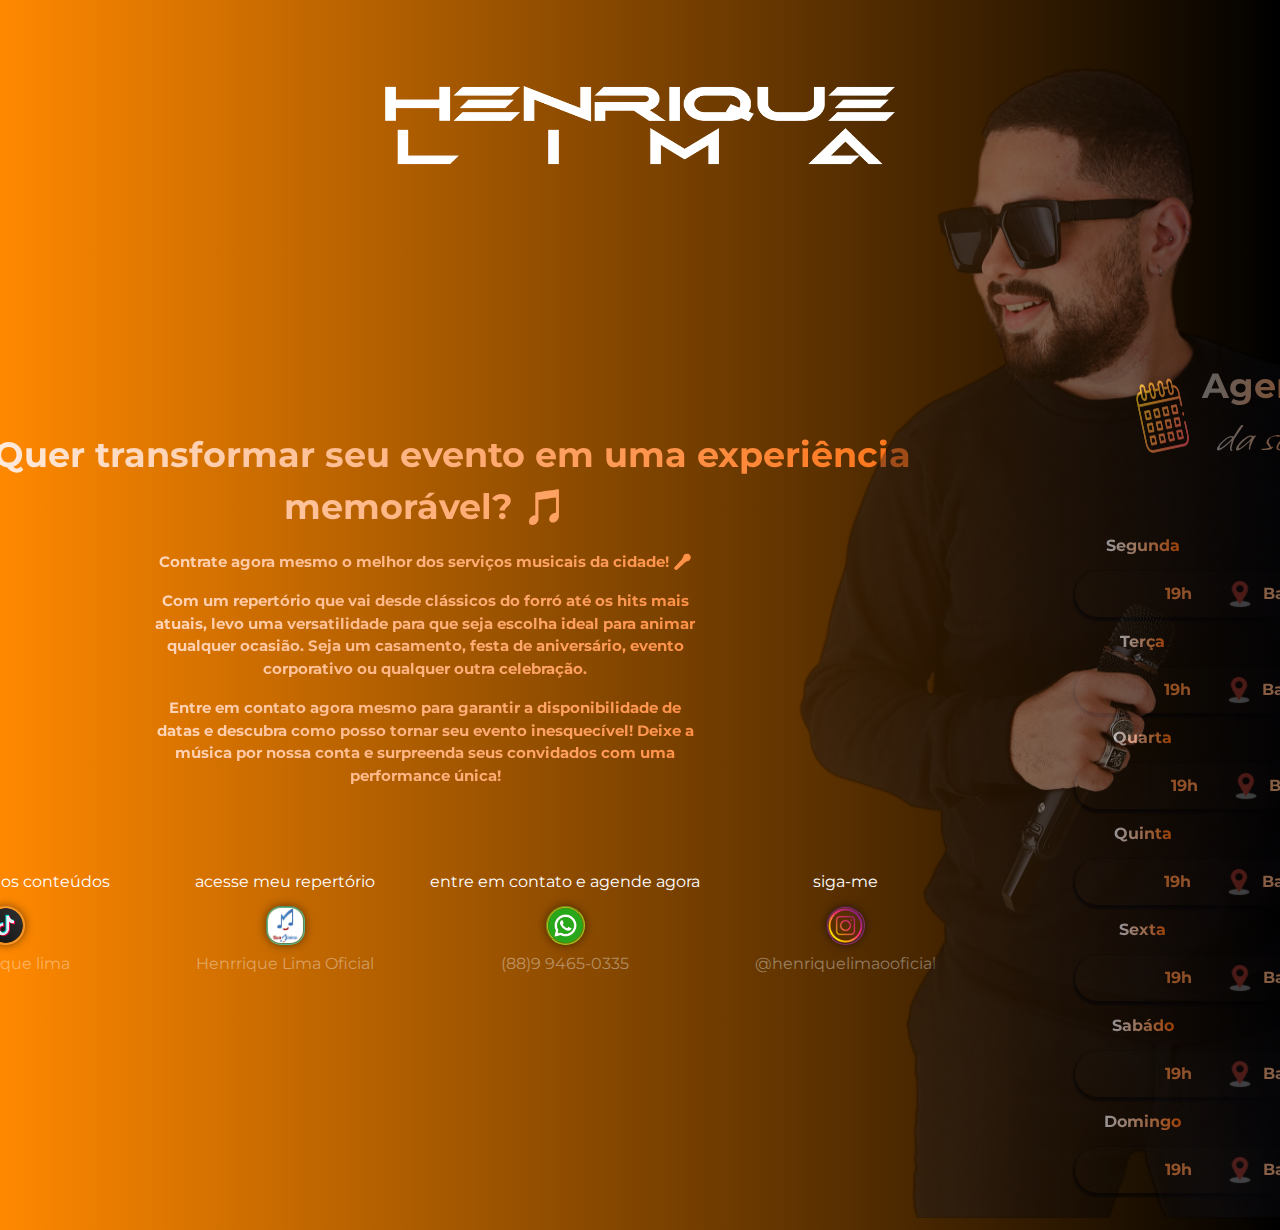
==== commit 40ca5451: "[fix] add javaScript e nova pag" ====
--- a/index.html
+++ b/index.html
@@ -20,7 +20,9 @@
             </div>
             <div class="foto">
                <img class="o-home" src="src/assets/hl2.PNG" alt="foto-henrrique">
-               <img class="my-logo" src="src/assets/LOGO BRANCA.png" alt="Logo-marca">
+               <a href="control.html">
+                <img class="my-logo" src="src/assets/LOGO BRANCA.png" alt="Logo-marca">
+               </a>
                <img class="outra-do-home" src="src/assets/hl1.PNG" alt="foto-henrrique">
            </div>
        </div>
@@ -67,7 +69,7 @@
                    <div class="box-tiktok">
                        <p>acompanhe os conteúdos</p>
                        <div class="tiktok">
-                           <a href="https://wa.me/+5588994650335">
+                           <a href="">
                                <img src="src/assets/tiktok.png" alt="tiktok" >
                            </a>
                            <p>henrrinque lima</p>
@@ -82,22 +84,22 @@
                    <img class="calendario" src="src/assets/calendario.png" alt="calendario">
                    <div class="text">
                        <h2 class="agnd">Agenda</h2>
-                       <p class="do-mes">do mês</p>
+                       <p class="do-mes">da semana</p>
                    </div>
                </div>
                <div class="datas">
                    <div class="dias-da-semana">
-                       <h4 class="day">Segunda 18/03</h4>
+                       <h4 id="segunda" class="day">Segunda</h4>
                        <div class="dia">
                            
                            <div class="box-data">
                                <img src="./src/assets/clockk.png" alt="">
-                               <p class="horario">19h</p>
+                               <p id="segunda" class="horario">19h</p>
                                <img src="src/assets/localizationn.png" alt="">
                                <p class="local">Bar da Tica</p>
                            </div>
                        </div>
-                         <h4 class="day">Terça 19/03</h4>
+                         <h4 class="day">Terça</h4>
                        <div class="dia">
                          
                            <div class="box-data">
@@ -107,7 +109,7 @@
                                <p class="local">Bar do Toin</p>
                            </div>
                        </div>
-                        <h4 class="day">Quarta 20/03</h4>
+                        <h4 class="day">Quarta</h4>
                        <div class= "dia">
                           
                            <div class="box-data">
@@ -117,7 +119,7 @@
                                <p class="local">Bar do Zé</p>
                            </div>
                        </div>
-                        <h4 class="day">Quinta 21/03</h4>
+                        <h4 class="day">Quinta</h4>
                        <div class="dia">                        
                           
                            <div class="box-data">
@@ -127,7 +129,7 @@
                                <p class="local">Bar do Toin</p>
                            </div>
                        </div>
-                         <h4 class="day">Sexta 22/03</h4>
+                         <h4 class="day">Sexta</h4>
                        <div class="dia">
                          
                            <div class="box-data">
@@ -137,7 +139,7 @@
                                <p class="local">Bar da Tica</p>
                            </div>
                        </div>
-                        <h4 class="day">Sabádo 23/03</h4>
+                        <h4 class="day">Sabádo</h4>
                        <div class="dia">
                           
                            <div class="box-data">
@@ -147,7 +149,7 @@
                                <p class="local">Bar da Tica</p>
                            </div>
                        </div>
-                       <h4 class="day">Domingo 24/03</h4>
+                       <h4 class="day">Domingo</h4>
                        <div class="dia">
                            
                            <div class="box-data">
@@ -165,5 +167,6 @@
            
        </main>
     </div>
+    <script src="control.html"></script>
 </body>
 </html>